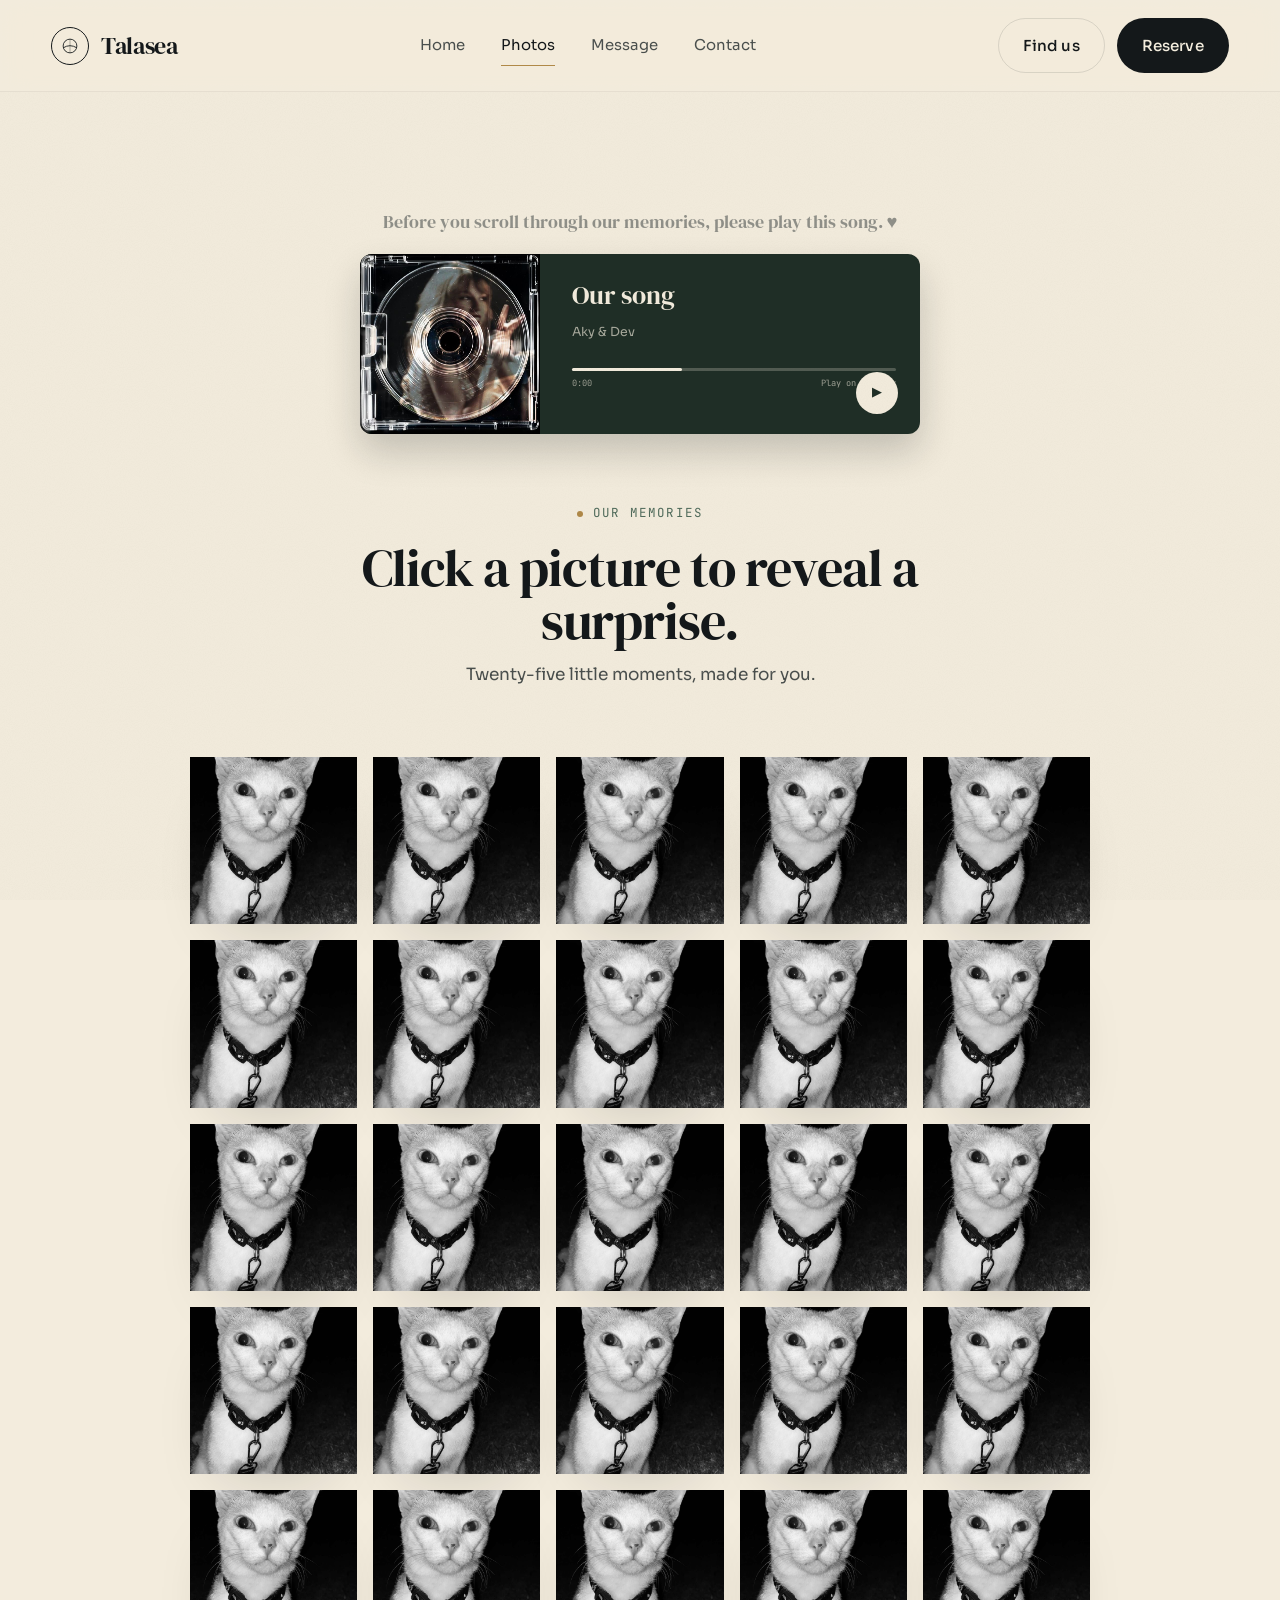
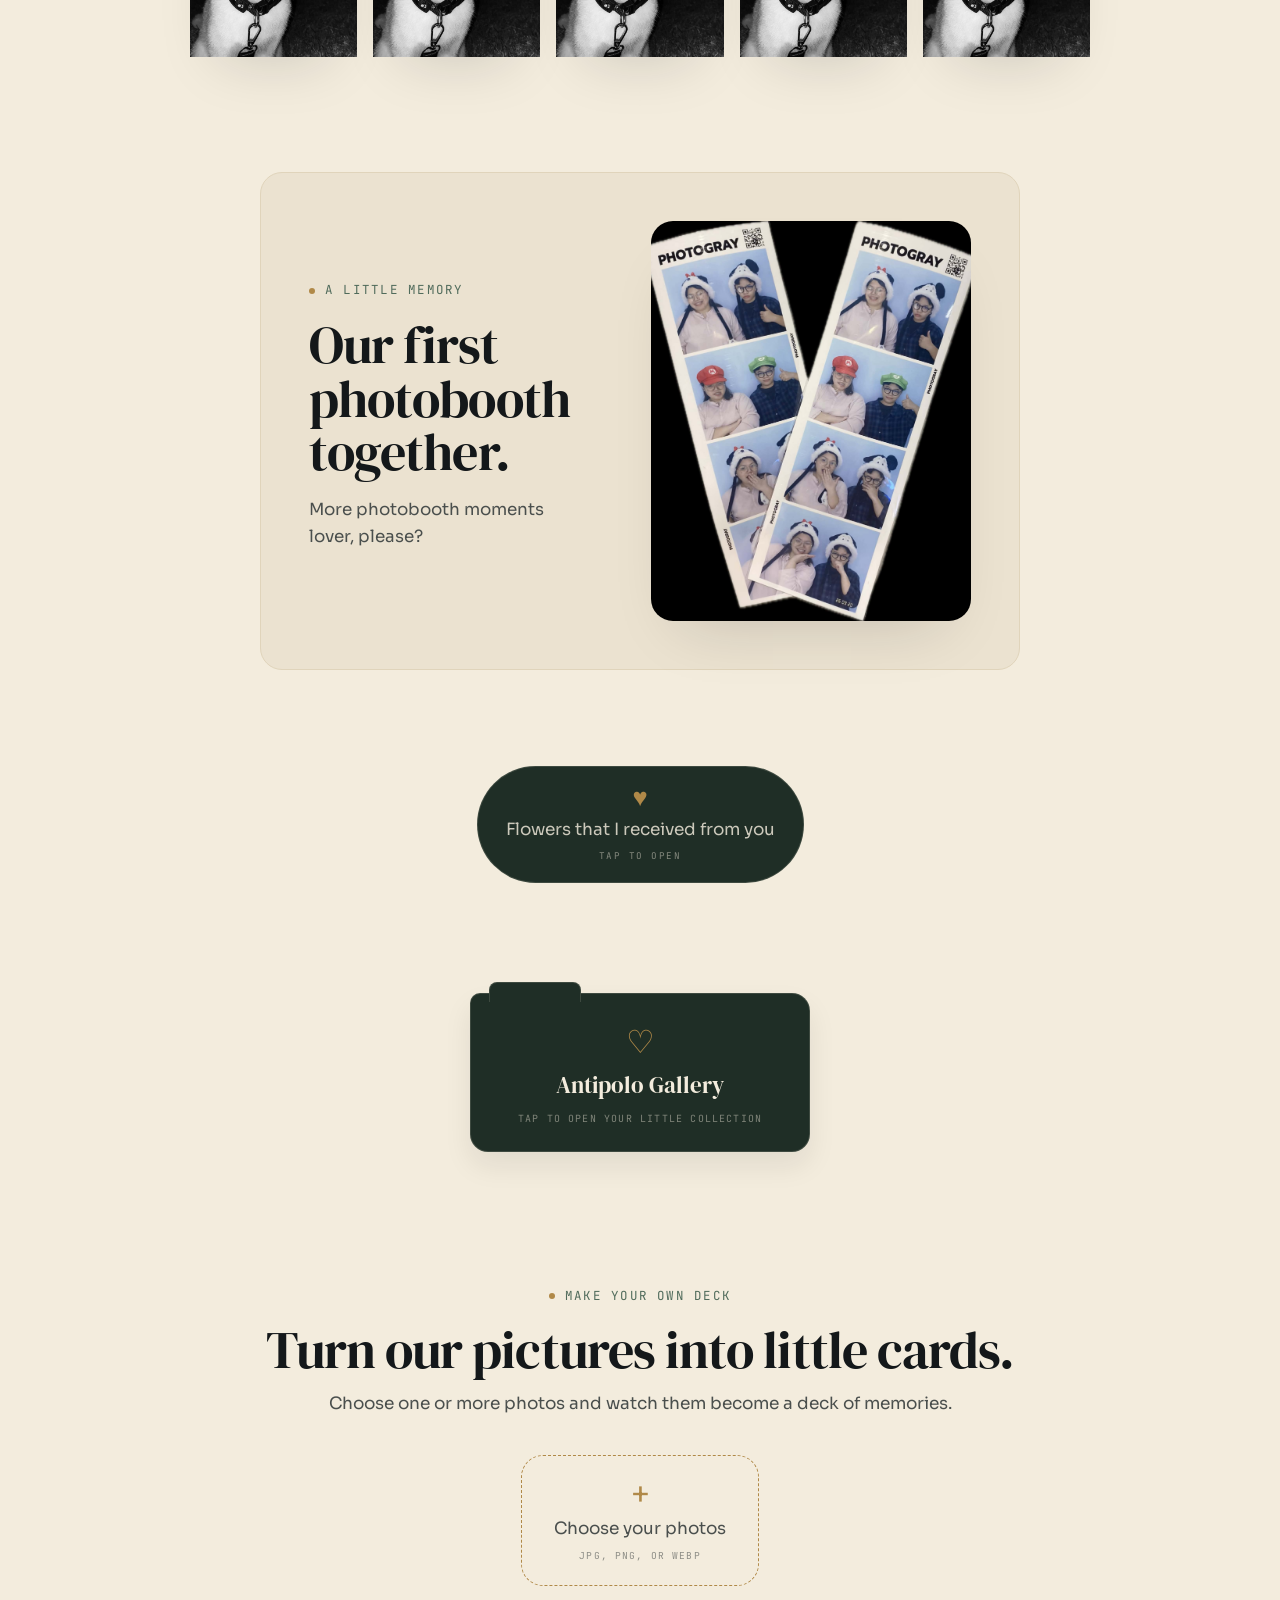
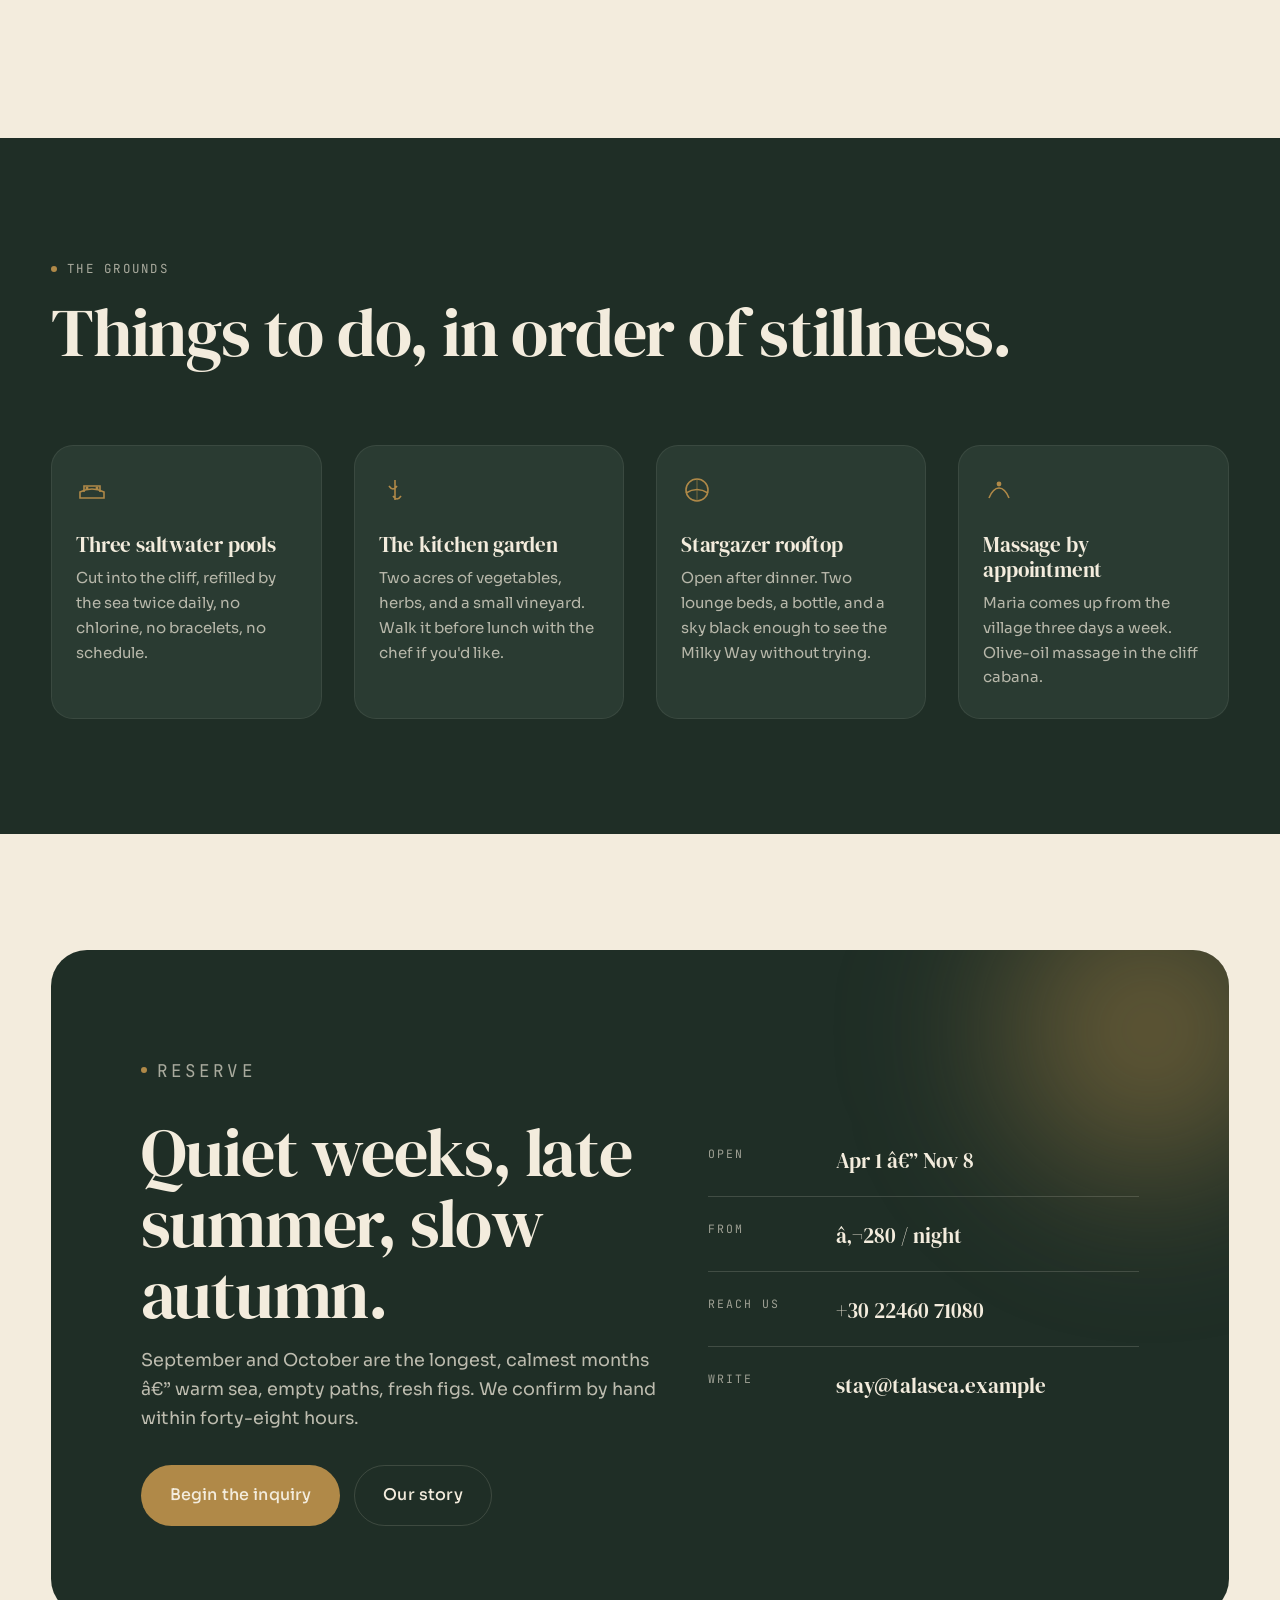
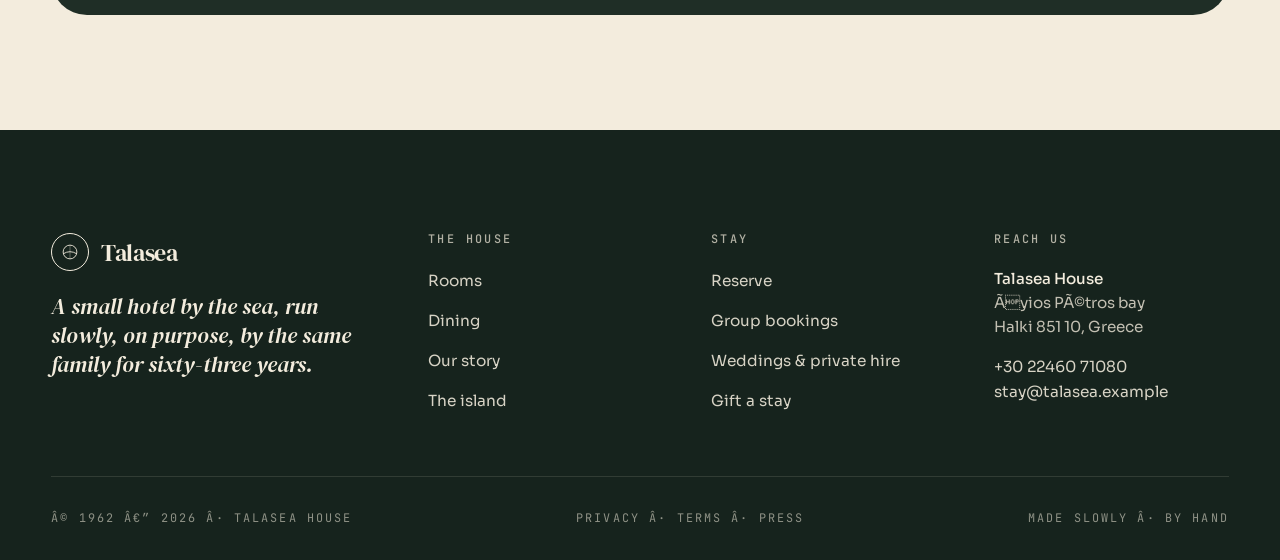
==== our-little-nest.html @ 76c24497 "Personalize romantic memory gallery Co-authored-by: Copilot <223556219+Copilot@users.noreply.github." ====
﻿<!doctype html>
<html lang="en">
<head>
  <meta charset="utf-8" />
  <meta name="viewport" content="width=device-width,initial-scale=1" />
  <meta name="theme-color" content="#1f2e26" />
  <title>Rooms â€” Talasea</title>
  <meta name="description" content="Twenty-four rooms across six categories at Talasea â€” a small boutique hotel by the Aegean. Cliff suites, garden cottages, library rooms." />
  <link rel="preconnect" href="https://fonts.googleapis.com" />
  <link rel="preconnect" href="https://fonts.gstatic.com" crossorigin />
  <link rel="stylesheet" href="https://fonts.googleapis.com/css2?family=DM+Serif+Display:ital@0;1&family=JetBrains+Mono:wght@400;500&family=Sora:wght@300;400;500;600&display=swap" />
  <link rel="stylesheet" href="assets/css/styles.css" />
</head>
<body>
  <div class="grain" aria-hidden="true"></div>

  <header class="site-header">
    <a class="brand" href="index.html" aria-label="Talasea home">
      <span class="brand-mark" aria-hidden="true">
        <svg viewBox="0 0 32 32" width="20" height="20" fill="none">
          <circle cx="16" cy="16" r="11" stroke="currentColor" stroke-width="1.4"/>
          <path d="M5 19 Q16 12 27 19" stroke="currentColor" stroke-width="1.4" fill="none"/>
          <path d="M16 5 L16 27" stroke="currentColor" stroke-width="1" opacity="0.55"/>
        </svg>
      </span>
      <span class="brand-name">Talasea</span>
    </a>
    <nav class="site-nav" aria-label="Main">
      <a href="index.html">Home</a>
      <a href="our-little-nest.html" class="is-active">Photos</a>
      <a href="our-love-story.html">Message</a>
      <a href="love-note.html">Contact</a>
    </nav>
    <div class="header-cta">
      <a class="btn btn-ghost" href="index.html#location">Find us</a>
      <a class="btn btn-solid" href="love-note.html">Reserve</a>
    </div>
    <button class="menu-toggle" aria-label="Open menu" aria-expanded="false" aria-controls="mobileNav">
      <span></span><span></span><span></span>
    </button>
  </header>
  <nav id="mobileNav" class="site-mobile-nav" aria-label="Mobile">
    <a href="index.html">Stay</a>
    <a href="our-little-nest.html">Rooms</a>
    <a href="our-love-story.html">Story</a>
    <a href="love-note.html">Contact</a>
    <a class="btn btn-solid btn-lg" href="love-note.html">Reserve a stay</a>
  </nav>

  <main>
    <!-- <section class="page-head">
      <div class="container">
        <p class="eyebrow"><span class="dot"></span>Twenty-four rooms Â· Six rooms per type Â· No two alike</p>
        <h1>Rooms.</h1>
        <p class="lede">Talasea has six room categories spread across the main house, the garden, and the cliff. Every room faces the sea. None are identical. Each is named, not numbered.</p>
        <div class="meta-row">
          <span><strong>From</strong> â‚¬260</span>
          <span><strong>Min stay</strong> 2 nights Â· 4 in suites</span>
          <span><strong>Open</strong> Apr 1 â€” Nov 8</span>
          <span><strong>Children</strong> Welcome over 8</span>
        </div>
      </div>
    </section> -->

    <section class="catalog memory-collage" aria-labelledby="memoriesTitle">
      <p class="music-note">Before you scroll through our memories, please play this song. <span aria-hidden="true">&hearts;</span></p>
      <a class="music-memory" href="https://open.spotify.com/track/1fzAuUVbzlhZ1lJAx9PtY6?si=7d59131531f743dd" target="_blank" rel="noopener noreferrer">
        <img src="assets/img/PHOTOS_2/taylor_daylight.jpg" alt="A special memory to listen to our song" />
        <span class="music-memory-info">
          <strong>Our song</strong>
          <small>Aky &amp; Dev</small>
          <span class="music-progress"><span></span></span>
          <span class="music-times"><small>0:00</small><small>Play on Spotify</small></span>
        </span>
        <span class="music-play" aria-hidden="true">&#9654;</span>
      </a>
      <div class="memory-collage-head">
        <p class="eyebrow"><span class="dot"></span>Our memories</p>
        <h2 id="memoriesTitle">Click a picture to reveal a surprise.</h2>
        <p>Twenty-five little moments, made for you.</p>
      </div>
      <div class="memory-collage-grid">
          <button class="memory-tile" type="button" aria-label="Reveal memory 1"><span class="memory-tile-inner"><span class="memory-tile-face memory-tile-front"><img src="assets/img/PHOTOS_2/BG.jpg" alt="A display image for memory 1" /></span><span class="memory-tile-face memory-tile-back"><img src="assets/img/home_2.jpg" alt="A surprise memory photo 1" /></span></span></button>
          <button class="memory-tile" type="button" aria-label="Reveal memory 2"><span class="memory-tile-inner"><span class="memory-tile-face memory-tile-front"><img src="assets/img/PHOTOS_2/BG.jpg" alt="A display image for memory 2" /></span><span class="memory-tile-face memory-tile-back"><img src="assets/img/home_3.jpg" alt="A surprise memory photo 2" /></span></span></button>
          <button class="memory-tile" type="button" aria-label="Reveal memory 3"><span class="memory-tile-inner"><span class="memory-tile-face memory-tile-front"><img src="assets/img/PHOTOS_2/BG.jpg" alt="A display image for memory 3" /></span><span class="memory-tile-face memory-tile-back"><img src="assets/img/home_4.jpg" alt="A surprise memory photo 3" /></span></span></button>
          <button class="memory-tile" type="button" aria-label="Reveal memory 4"><span class="memory-tile-inner"><span class="memory-tile-face memory-tile-front"><img src="assets/img/PHOTOS_2/BG.jpg" alt="A display image for memory 4" /></span><span class="memory-tile-face memory-tile-back"><img src="assets/img/home_2.jpg" alt="A surprise memory photo 4" /></span></span></button>
          <button class="memory-tile" type="button" aria-label="Reveal memory 5"><span class="memory-tile-inner"><span class="memory-tile-face memory-tile-front"><img src="assets/img/PHOTOS_2/BG.jpg" alt="A display image for memory 5" /></span><span class="memory-tile-face memory-tile-back"><img src="assets/img/home_3.jpg" alt="A surprise memory photo 5" /></span></span></button>
          <button class="memory-tile" type="button" aria-label="Reveal memory 6"><span class="memory-tile-inner"><span class="memory-tile-face memory-tile-front"><img src="assets/img/PHOTOS_2/BG.jpg" alt="A display image for memory 6" /></span><span class="memory-tile-face memory-tile-back"><img src="assets/img/home_4.jpg" alt="A surprise memory photo 6" /></span></span></button>
          <button class="memory-tile" type="button" aria-label="Reveal memory 7"><span class="memory-tile-inner"><span class="memory-tile-face memory-tile-front"><img src="assets/img/PHOTOS_2/BG.jpg" alt="A display image for memory 7" /></span><span class="memory-tile-face memory-tile-back"><img src="assets/img/home_2.jpg" alt="A surprise memory photo 7" /></span></span></button>
          <button class="memory-tile" type="button" aria-label="Reveal memory 8"><span class="memory-tile-inner"><span class="memory-tile-face memory-tile-front"><img src="assets/img/PHOTOS_2/BG.jpg" alt="A display image for memory 8" /></span><span class="memory-tile-face memory-tile-back"><img src="assets/img/home_3.jpg" alt="A surprise memory photo 8" /></span></span></button>
          <button class="memory-tile" type="button" aria-label="Reveal memory 9"><span class="memory-tile-inner"><span class="memory-tile-face memory-tile-front"><img src="assets/img/PHOTOS_2/BG.jpg" alt="A display image for memory 9" /></span><span class="memory-tile-face memory-tile-back"><img src="assets/img/home_4.jpg" alt="A surprise memory photo 9" /></span></span></button>
          <button class="memory-tile" type="button" aria-label="Reveal memory 10"><span class="memory-tile-inner"><span class="memory-tile-face memory-tile-front"><img src="assets/img/PHOTOS_2/BG.jpg" alt="A display image for memory 10" /></span><span class="memory-tile-face memory-tile-back"><img src="assets/img/home_2.jpg" alt="A surprise memory photo 10" /></span></span></button>
          <button class="memory-tile" type="button" aria-label="Reveal memory 11"><span class="memory-tile-inner"><span class="memory-tile-face memory-tile-front"><img src="assets/img/PHOTOS_2/BG.jpg" alt="A display image for memory 11" /></span><span class="memory-tile-face memory-tile-back"><img src="assets/img/home_3.jpg" alt="A surprise memory photo 11" /></span></span></button>
          <button class="memory-tile" type="button" aria-label="Reveal memory 12"><span class="memory-tile-inner"><span class="memory-tile-face memory-tile-front"><img src="assets/img/PHOTOS_2/BG.jpg" alt="A display image for memory 12" /></span><span class="memory-tile-face memory-tile-back"><img src="assets/img/home_4.jpg" alt="A surprise memory photo 12" /></span></span></button>
          <button class="memory-tile" type="button" aria-label="Reveal memory 13"><span class="memory-tile-inner"><span class="memory-tile-face memory-tile-front"><img src="assets/img/PHOTOS_2/BG.jpg" alt="A display image for memory 13" /></span><span class="memory-tile-face memory-tile-back"><img src="assets/img/home_2.jpg" alt="A surprise memory photo 13" /></span></span></button>
          <button class="memory-tile" type="button" aria-label="Reveal memory 14"><span class="memory-tile-inner"><span class="memory-tile-face memory-tile-front"><img src="assets/img/PHOTOS_2/BG.jpg" alt="A display image for memory 14" /></span><span class="memory-tile-face memory-tile-back"><img src="assets/img/home_3.jpg" alt="A surprise memory photo 14" /></span></span></button>
          <button class="memory-tile" type="button" aria-label="Reveal memory 15"><span class="memory-tile-inner"><span class="memory-tile-face memory-tile-front"><img src="assets/img/PHOTOS_2/BG.jpg" alt="A display image for memory 15" /></span><span class="memory-tile-face memory-tile-back"><img src="assets/img/home_4.jpg" alt="A surprise memory photo 15" /></span></span></button>
          <button class="memory-tile" type="button" aria-label="Reveal memory 16"><span class="memory-tile-inner"><span class="memory-tile-face memory-tile-front"><img src="assets/img/PHOTOS_2/BG.jpg" alt="A display image for memory 16" /></span><span class="memory-tile-face memory-tile-back"><img src="assets/img/home_2.jpg" alt="A surprise memory photo 16" /></span></span></button>
          <button class="memory-tile" type="button" aria-label="Reveal memory 17"><span class="memory-tile-inner"><span class="memory-tile-face memory-tile-front"><img src="assets/img/PHOTOS_2/BG.jpg" alt="A display image for memory 17" /></span><span class="memory-tile-face memory-tile-back"><img src="assets/img/home_3.jpg" alt="A surprise memory photo 17" /></span></span></button>
          <button class="memory-tile" type="button" aria-label="Reveal memory 18"><span class="memory-tile-inner"><span class="memory-tile-face memory-tile-front"><img src="assets/img/PHOTOS_2/BG.jpg" alt="A display image for memory 18" /></span><span class="memory-tile-face memory-tile-back"><img src="assets/img/home_4.jpg" alt="A surprise memory photo 18" /></span></span></button>
          <button class="memory-tile" type="button" aria-label="Reveal memory 19"><span class="memory-tile-inner"><span class="memory-tile-face memory-tile-front"><img src="assets/img/PHOTOS_2/BG.jpg" alt="A display image for memory 19" /></span><span class="memory-tile-face memory-tile-back"><img src="assets/img/home_2.jpg" alt="A surprise memory photo 19" /></span></span></button>
          <button class="memory-tile" type="button" aria-label="Reveal memory 20"><span class="memory-tile-inner"><span class="memory-tile-face memory-tile-front"><img src="assets/img/PHOTOS_2/BG.jpg" alt="A display image for memory 20" /></span><span class="memory-tile-face memory-tile-back"><img src="assets/img/home_3.jpg" alt="A surprise memory photo 20" /></span></span></button>
          <button class="memory-tile" type="button" aria-label="Reveal memory 21"><span class="memory-tile-inner"><span class="memory-tile-face memory-tile-front"><img src="assets/img/PHOTOS_2/BG.jpg" alt="A display image for memory 21" /></span><span class="memory-tile-face memory-tile-back"><img src="assets/img/home_4.jpg" alt="A surprise memory photo 21" /></span></span></button>
          <button class="memory-tile" type="button" aria-label="Reveal memory 22"><span class="memory-tile-inner"><span class="memory-tile-face memory-tile-front"><img src="assets/img/PHOTOS_2/BG.jpg" alt="A display image for memory 22" /></span><span class="memory-tile-face memory-tile-back"><img src="assets/img/home_2.jpg" alt="A surprise memory photo 22" /></span></span></button>
          <button class="memory-tile" type="button" aria-label="Reveal memory 23"><span class="memory-tile-inner"><span class="memory-tile-face memory-tile-front"><img src="assets/img/PHOTOS_2/BG.jpg" alt="A display image for memory 23" /></span><span class="memory-tile-face memory-tile-back"><img src="assets/img/home_3.jpg" alt="A surprise memory photo 23" /></span></span></button>
          <button class="memory-tile" type="button" aria-label="Reveal memory 24"><span class="memory-tile-inner"><span class="memory-tile-face memory-tile-front"><img src="assets/img/PHOTOS_2/BG.jpg" alt="A display image for memory 24" /></span><span class="memory-tile-face memory-tile-back"><img src="assets/img/home_4.jpg" alt="A surprise memory photo 24" /></span></span></button>
          <button class="memory-tile" type="button" aria-label="Reveal memory 25"><span class="memory-tile-inner"><span class="memory-tile-face memory-tile-front"><img src="assets/img/PHOTOS_2/BG.jpg" alt="A display image for memory 25" /></span><span class="memory-tile-face memory-tile-back"><img src="assets/img/home_2.jpg" alt="A surprise memory photo 25" /></span></span></button>
      </div>
      <div class="photobooth-memory">
        <div class="photobooth-message">
          <p class="eyebrow"><span class="dot"></span>A little memory</p>
          <h2>Our first photobooth together.</h2>
          <p>More photobooth moments lover, please?</p>
        </div>
        <img src="assets/img/PHOTOS_2/photobooth.jpg" alt="Our first photobooth together" />
      </div>
      <div class="flower-surprise">
        <div class="flower-trigger" role="button" tabindex="0" aria-expanded="false" aria-controls="flowerGallery">
          <span class="flower-trigger-icon" aria-hidden="true">&hearts;</span>
          <span>Flowers that I received from you</span>
          <span class="flower-trigger-hint">tap to open</span>
        </div>
        <div class="flower-gallery" id="flowerGallery" hidden>
          <img src="assets/img/PHOTOS_2/flower1.jpg" alt="A flower memory" />
          <img src="assets/img/PHOTOS_2/flower2.jpg" alt="A second flower memory" />
          <img src="assets/img/PHOTOS_2/flower3.jpg" alt="A third flower memory" />
          <img src="assets/img/PHOTOS_2/flower%204.jpg" alt="A fourth flower memory" />
        </div>
      </div>
      <div class="memory-folder" role="button" tabindex="0" aria-expanded="false" aria-controls="memoryModal">
        <span class="memory-folder-tab" aria-hidden="true"></span>
        <span class="memory-folder-icon" aria-hidden="true">♡</span>
        <strong>Antipolo Gallery</strong>
        <small>tap to open your little collection</small>
      </div>
      <div class="memory-modal" id="memoryModal" role="dialog" aria-modal="true" aria-labelledby="memoryModalTitle" hidden>
        <div class="memory-modal-backdrop" data-close-memory></div>
        <div class="memory-modal-card">
          <button class="memory-modal-close" type="button" aria-label="Close memories" data-close-memory>&times;</button>
          <p class="eyebrow"><span class="dot"></span>A little surprise</p>
          <h2 id="memoryModalTitle">Antipolo Gallery</h2>
          <div class="memory-modal-gallery" id="memoryModalGallery"></div>
          <p>Every photo holds a little piece of us.</p>
          <button class="memory-song-play" id="memorySongPlay" type="button">Play our song &#9829;</button>
          <p class="memory-song-status" id="memorySongStatus">Our song is ready in the gallery.</p>
          <audio
            class="memory-song"
            id="memorySong"
            title="Antipolo Gallery song"
            controls
            preload="metadata">
            <source src="assets/music/ytmp3free.cc_mac-miller-cinderella-feat-ty-dolla-ign-youtubemp3free.org.mp3" type="audio/mpeg" />
          </audio>
        </div>
      </div>
      <div class="upload-memory" id="uploadMemory">
        <p class="eyebrow"><span class="dot"></span>Make your own deck</p>
        <h2>Turn our pictures into little cards.</h2>
        <p>Choose one or more photos and watch them become a deck of memories.</p>
        <label class="upload-dropzone" for="memoryUpload">
          <span class="upload-icon" aria-hidden="true">+</span>
          <span>Choose your photos</span>
          <small>JPG, PNG, or WebP</small>
        </label>
        <input id="memoryUpload" class="upload-input" type="file" accept="image/*" multiple />
        <div class="uploaded-cards" id="uploadedCards" aria-live="polite"></div>
      </div>
    </section>

    <section class="amenities" aria-labelledby="amenitiesTitle">
      <div class="section-head" style="grid-template-columns: 1fr; max-width: var(--container); margin-inline: auto;">
        <div>
          <p class="eyebrow"><span class="dot"></span>The grounds</p>
          <h2 id="amenitiesTitle">Things to do, in order of stillness.</h2>
        </div>
      </div>
      <div class="amenities-grid">
        <div class="amenity">
          <svg width="32" height="32" viewBox="0 0 32 32" fill="none"><path d="M4 18 Q16 12 28 18 V24 H4 Z" stroke="currentColor" stroke-width="1.6"/><path d="M8 18 V12 H24 V18" stroke="currentColor" stroke-width="1.6" fill="none"/><circle cx="11" cy="14" r="1.5" fill="currentColor"/><circle cx="21" cy="14" r="1.5" fill="currentColor"/></svg>
          <h3>Three saltwater pools</h3>
          <p>Cut into the cliff, refilled by the sea twice daily, no chlorine, no bracelets, no schedule.</p>
        </div>
        <div class="amenity">
          <svg width="32" height="32" viewBox="0 0 32 32" fill="none"><path d="M16 6 V26 M10 12 Q14 18 18 12 M14 22 Q18 28 22 22" stroke="currentColor" stroke-width="1.6" fill="none"/></svg>
          <h3>The kitchen garden</h3>
          <p>Two acres of vegetables, herbs, and a small vineyard. Walk it before lunch with the chef if you'd like.</p>
        </div>
        <div class="amenity">
          <svg width="32" height="32" viewBox="0 0 32 32" fill="none"><circle cx="16" cy="16" r="11" stroke="currentColor" stroke-width="1.6"/><path d="M5 19 Q16 12 27 19" stroke="currentColor" stroke-width="1.6"/><path d="M16 5 V27" stroke="currentColor" stroke-width="1" opacity="0.6"/></svg>
          <h3>Stargazer rooftop</h3>
          <p>Open after dinner. Two lounge beds, a bottle, and a sky black enough to see the Milky Way without trying.</p>
        </div>
        <div class="amenity">
          <svg width="32" height="32" viewBox="0 0 32 32" fill="none"><path d="M6 24 Q10 14 16 14 Q22 14 26 24" stroke="currentColor" stroke-width="1.6" fill="none"/><circle cx="16" cy="10" r="2.4" fill="currentColor"/></svg>
          <h3>Massage by appointment</h3>
          <p>Maria comes up from the village three days a week. Olive-oil massage in the cliff cabana.</p>
        </div>
      </div>
    </section>

    <section class="cta" aria-labelledby="ctaTitle">
      <div class="cta-card reveal">
        <div>
          <p class="eyebrow" style="color: color-mix(in oklab, var(--cream) 65%, transparent);"><span class="dot"></span>Reserve</p>
          <h2 id="ctaTitle">Quiet weeks, late summer, slow autumn.</h2>
          <p>September and October are the longest, calmest months â€” warm sea, empty paths, fresh figs. We confirm by hand within forty-eight hours.</p>
          <div class="cta-actions">
            <a class="btn btn-brass btn-lg" href="love-note.html">Begin the inquiry</a>
            <a class="btn btn-ghost btn-lg on-dark" href="our-love-story.html">Our story</a>
          </div>
        </div>
        <div class="cta-meta">
          <div class="row">
            <span class="label">Open</span>
            <span class="val">Apr 1 â€” Nov 8</span>
          </div>
          <div class="row">
            <span class="label">From</span>
            <span class="val">â‚¬280 / night</span>
          </div>
          <div class="row">
            <span class="label">Reach us</span>
            <span class="val">+30 22460 71080</span>
          </div>
          <div class="row" style="border-bottom: 0;">
            <span class="label">Write</span>
            <span class="val">stay@talasea.example</span>
          </div>
        </div>
      </div>
    </section>
  </main>

  <footer class="site-footer">
    <div class="footer-grid">
      <div class="footer-brand">
        <a class="brand" href="index.html" aria-label="Talasea home">
          <span class="brand-mark" aria-hidden="true">
            <svg viewBox="0 0 32 32" width="20" height="20" fill="none">
              <circle cx="16" cy="16" r="11" stroke="currentColor" stroke-width="1.4"/>
              <path d="M5 19 Q16 12 27 19" stroke="currentColor" stroke-width="1.4" fill="none"/>
              <path d="M16 5 L16 27" stroke="currentColor" stroke-width="1" opacity="0.55"/>
            </svg>
          </span>
          <span class="brand-name">Talasea</span>
        </a>
        <p>A small hotel by the sea, run slowly, on purpose, by the same family for sixty&#8202;-&#8202;three years.</p>
      </div>
      <div class="footer-col">
        <h4>The house</h4>
        <ul>
          <li><a href="our-little-nest.html">Rooms</a></li>
          <li><a href="index.html#dining">Dining</a></li>
          <li><a href="our-love-story.html">Our story</a></li>
          <li><a href="index.html#location">The island</a></li>
        </ul>
      </div>
      <div class="footer-col">
        <h4>Stay</h4>
        <ul>
          <li><a href="love-note.html">Reserve</a></li>
          <li><a href="love-note.html">Group bookings</a></li>
          <li><a href="love-note.html">Weddings &amp; private hire</a></li>
          <li><a href="#">Gift a stay</a></li>
        </ul>
      </div>
      <div class="footer-col">
        <h4>Reach us</h4>
        <address>
          <strong>Talasea House</strong><br/>
          Ãyios PÃ©tros bay<br/>
          Halki 851 10, Greece
        </address>
        <p style="margin-top: 14px; font-size: 0.95rem;">
          <a href="tel:+302246071080">+30 22460 71080</a><br/>
          <a href="mailto:stay@talasea.example">stay@talasea.example</a>
        </p>
      </div>
    </div>
    <div class="footer-bottom">
      <span>Â© 1962 â€” 2026 Â· Talasea House</span>
      <span><a href="#">Privacy</a> Â· <a href="#">Terms</a> Â· <a href="#">Press</a></span>
      <span>Made slowly Â· By hand</span>
    </div>
  </footer>
  <script src="assets/js/main.js" defer></script>
</body>
</html>
---- assets/css/styles.css ----
/* =========================================================
   Talasea — boutique hotel HTML template
   Forest + cream + brass. Editorial cinematic.
   Single-file, tokenised, vanilla CSS.
   ========================================================= */

:root {
  /* palette */
  --forest:        #1f2e26;          /* deep moss / primary surface */
  --forest-deep:   #16231d;          /* deeper shade for footer */
  --forest-soft:   #2a3b32;          /* card surface on dark */
  --cream:         #f3ecdd;          /* paper / page background */
  --cream-soft:    #ebe2d0;          /* secondary surface */
  --bone:          #e0d4bb;          /* divider / hairline */
  --brass:         #b08948;          /* brass accent — CTAs, accents */
  --brass-deep:    #8e6c34;          /* brass hover */
  --ink:           #14181a;          /* near-black text */
  --ink-soft:      #4a4f4d;          /* muted text */
  --moss:          #506b5b;          /* secondary green-grey */

  /* lines & shadows */
  --line:        color-mix(in oklab, var(--ink) 12%, transparent);
  --line-soft:   color-mix(in oklab, var(--ink) 6%, transparent);
  --line-dark:   color-mix(in oklab, var(--cream) 14%, transparent);

  --shadow-card: 0 1px 0 0 color-mix(in oklab, var(--cream) 60%, transparent) inset,
                 0 30px 60px -30px rgba(20,24,26,0.18);
  --shadow-deep: 0 40px 80px -40px rgba(20,24,26,0.45);

  /* radii */
  --r-sm: 6px;
  --r:    12px;
  --r-lg: 22px;
  --r-xl: 36px;

  /* motion */
  --ease:      cubic-bezier(0.2, 0.8, 0.2, 1);
  --ease-out:  cubic-bezier(0.16, 1, 0.3, 1);

  /* layout */
  --container: 1240px;
  --container-narrow: 880px;
  --pad-x: clamp(20px, 4vw, 56px);
  --pad-section: clamp(72px, 9vw, 140px);

  /* typography */
  --display: 'DM Serif Display', 'Cormorant Garamond', Georgia, serif;
  --sans:    'Sora', -apple-system, BlinkMacSystemFont, 'Segoe UI', Roboto, sans-serif;
  --mono:    'JetBrains Mono', ui-monospace, 'SF Mono', Menlo, monospace;

  --t-hero:    clamp(3rem, 1.6rem + 6.4vw, 7.2rem);
  --t-display: clamp(2.4rem, 1.4rem + 3.6vw, 4.6rem);
  --t-h2:      clamp(2rem, 1.3rem + 2.4vw, 3.4rem);
  --t-h3:      clamp(1.3rem, 1.05rem + 0.7vw, 1.65rem);
  --t-eyebrow: 0.78rem;
  --t-body:    clamp(1rem, 0.96rem + 0.18vw, 1.06rem);
  --t-small:   0.86rem;
}

*, *::before, *::after { box-sizing: border-box; }
html { scroll-behavior: smooth; }
@media (prefers-reduced-motion: reduce) { html { scroll-behavior: auto; } }

body {
  margin: 0;
  font-family: var(--sans);
  font-size: var(--t-body);
  line-height: 1.65;
  color: var(--ink);
  background: var(--cream);
  -webkit-font-smoothing: antialiased;
  text-rendering: optimizeLegibility;
  overflow-x: hidden;
}

img { display: block; max-width: 100%; height: auto; }

h1, h2, h3, h4 {
  font-family: var(--display);
  font-weight: 400;
  margin: 0;
  letter-spacing: -0.018em;
  line-height: 1.04;
  color: var(--ink);
}
h1 { font-size: var(--t-display); }
h2 { font-size: var(--t-h2); }
h3 { font-size: var(--t-h3); line-height: 1.2; letter-spacing: -0.01em; }

p { margin: 0 0 1em; color: var(--ink-soft); }
a { color: inherit; text-decoration: none; transition: color 0.25s var(--ease); }

/* ───── grain & atmosphere ───── */
.grain {
  position: fixed; inset: 0; pointer-events: none; z-index: 1;
  opacity: 0.06; mix-blend-mode: multiply;
  background-image: url("data:image/svg+xml;utf8,<svg xmlns='http://www.w3.org/2000/svg' width='160' height='160'><filter id='n'><feTurbulence type='fractalNoise' baseFrequency='0.95' numOctaves='2' stitchTiles='stitch'/><feColorMatrix values='0 0 0 0 0.07  0 0 0 0 0.10  0 0 0 0 0.08  0 0 0 0.55 0'/></filter><rect width='100%25' height='100%25' filter='url(%23n)'/></svg>");
}

/* ───── utilities ───── */
.container { width: min(100% - var(--pad-x) * 2, var(--container)); margin-inline: auto; }
.container-narrow { width: min(100% - var(--pad-x) * 2, var(--container-narrow)); margin-inline: auto; }

.eyebrow {
  display: inline-flex; align-items: center; gap: 10px;
  font-family: var(--mono);
  font-size: var(--t-eyebrow);
  text-transform: uppercase;
  letter-spacing: 0.18em;
  color: var(--moss);
  margin: 0 0 18px;
}
.eyebrow .dot { width: 6px; height: 6px; border-radius: 50%; background: var(--brass); }

.serif-it {
  font-family: var(--display);
  font-style: italic;
  font-weight: 400;
  color: var(--brass);
  letter-spacing: 0;
}

/* ───── buttons ───── */
.btn {
  display: inline-flex; align-items: center; gap: 10px;
  padding: 14px 24px;
  border-radius: 999px;
  font-family: var(--sans);
  font-size: 0.95rem;
  font-weight: 500;
  letter-spacing: 0.01em;
  cursor: pointer;
  transition: transform 0.25s var(--ease), background 0.25s var(--ease), color 0.25s var(--ease), border-color 0.25s var(--ease);
  border: 1px solid transparent;
  white-space: nowrap;
}
.btn-solid {
  background: var(--ink);
  color: var(--cream);
}
.btn-solid:hover { background: var(--brass); color: var(--cream); transform: translateY(-1px); }

.btn-brass {
  background: var(--brass);
  color: var(--cream);
}
.btn-brass:hover { background: var(--brass-deep); transform: translateY(-1px); }

.btn-ghost {
  background: transparent;
  color: var(--ink);
  border-color: var(--line);
}
.btn-ghost:hover { border-color: var(--ink); transform: translateY(-1px); }

.btn-ghost.on-dark { color: var(--cream); border-color: var(--line-dark); }
.btn-ghost.on-dark:hover { border-color: var(--cream); }

.btn-lg { padding: 16px 28px; font-size: 1rem; }

/* ───── header ───── */
.site-header {
  position: sticky; top: 0; z-index: 60;
  display: grid; grid-template-columns: auto 1fr auto;
  align-items: center;
  gap: 32px;
  padding: 18px var(--pad-x);
  background: color-mix(in oklab, var(--cream) 86%, transparent);
  backdrop-filter: saturate(140%) blur(14px);
  -webkit-backdrop-filter: saturate(140%) blur(14px);
  border-bottom: 1px solid var(--line-soft);
}
.brand {
  display: inline-flex; align-items: center; gap: 12px;
  color: var(--ink);
  font-family: var(--display);
  font-size: 1.5rem;
  letter-spacing: -0.015em;
}
.brand:hover { color: var(--brass); }
.brand-mark {
  display: inline-grid; place-items: center;
  width: 38px; height: 38px;
  border-radius: 50%;
  border: 1px solid var(--ink);
  color: var(--ink);
  background: transparent;
  transition: background 0.25s var(--ease), color 0.25s var(--ease);
}
.brand:hover .brand-mark { background: var(--ink); color: var(--cream); }

.site-nav { display: flex; gap: 36px; justify-content: center; }
.site-nav a { color: var(--ink-soft); font-size: 0.93rem; position: relative; padding: 4px 0; }
.site-nav a:hover, .site-nav a.is-active { color: var(--ink); }
.site-nav a::after {
  content: ''; position: absolute; left: 50%; bottom: -4px;
  width: 0; height: 1px; background: var(--brass);
  transition: width 0.3s var(--ease), left 0.3s var(--ease);
}
.site-nav a:hover::after, .site-nav a.is-active::after { width: 100%; left: 0; }

.header-cta { display: flex; gap: 12px; align-items: center; }

.menu-toggle {
  display: none;
  background: transparent;
  border: 1px solid var(--line);
  width: 42px; height: 42px;
  border-radius: 50%;
  padding: 0; cursor: pointer;
  flex-direction: column; justify-content: center; align-items: center; gap: 4px;
}
.menu-toggle span { display: block; width: 16px; height: 1px; background: var(--ink); transition: all 0.3s var(--ease); }
.menu-toggle[aria-expanded="true"] span:nth-child(1) { transform: translateY(5px) rotate(45deg); }
.menu-toggle[aria-expanded="true"] span:nth-child(2) { opacity: 0; }
.menu-toggle[aria-expanded="true"] span:nth-child(3) { transform: translateY(-5px) rotate(-45deg); }

.site-mobile-nav {
  display: none;
  position: fixed; inset: 76px 0 auto 0; z-index: 55;
  flex-direction: column; gap: 4px;
  padding: 24px var(--pad-x) 32px;
  background: var(--cream);
  border-bottom: 1px solid var(--line);
}
.site-mobile-nav a {
  font-family: var(--display);
  font-size: 1.6rem;
  padding: 10px 0;
  color: var(--ink);
  border-bottom: 1px solid var(--line-soft);
}
.site-mobile-nav a.btn { font-family: var(--sans); font-size: 1rem; border-bottom: 0; align-self: flex-start; margin-top: 14px; }
.site-mobile-nav.is-open { display: flex; }

/* ───── hero ───── */
.hero {
  position: relative;
  padding: clamp(48px, 7vw, 96px) var(--pad-x) clamp(64px, 9vw, 120px);
}
.hero-grid {
  width: min(100% - var(--pad-x) * 0, var(--container));
  margin-inline: auto;
  display: grid;
  grid-template-columns: 1.05fr 0.95fr;
  gap: clamp(32px, 5vw, 80px);
  align-items: end;
}
.hero-copy { padding-block: 16px; }
.hero-title {
  font-size: var(--t-hero);
  letter-spacing: -0.022em;
  line-height: 0.98;
  margin: 18px 0 28px;
}
.hero-title em {
  font-style: italic;
  color: var(--brass);
  font-weight: 400;
}
.hero-sub {
  font-size: 1.15rem;
  color: var(--ink-soft);
  max-width: 46ch;
  margin: 0 0 36px;
  line-height: 1.55;
}
.hero-actions { display: flex; gap: 14px; flex-wrap: wrap; }

.hero-stats {
  display: grid; grid-template-columns: repeat(3, 1fr);
  gap: 12px;
  margin-top: 56px;
  padding-top: 32px;
  border-top: 1px solid var(--line);
}
.hero-stats li { list-style: none; }
.hero-stats strong {
  display: block;
  font-family: var(--display);
  font-size: clamp(1.6rem, 1rem + 1.6vw, 2.4rem);
  letter-spacing: -0.01em;
  color: var(--ink);
}
.hero-stats span {
  font-size: 0.82rem;
  text-transform: uppercase;
  letter-spacing: 0.16em;
  color: var(--moss);
}

.hero-visual {
  position: relative;
  aspect-ratio: 4 / 5;
  border-radius: var(--r-lg);
  overflow: hidden;
  box-shadow: var(--shadow-deep);
}
.hero-visual img { width: 100%; height: 100%; object-fit: cover; }
.hero-visual::after {
  content: '';
  position: absolute; inset: 0;
  background: linear-gradient(180deg, transparent 60%, rgba(20,24,26,0.45) 100%);
  pointer-events: none;
}
.hero-tag {
  position: absolute;
  left: 24px; bottom: 24px;
  display: inline-flex; gap: 12px; align-items: center;
  padding: 12px 18px;
  background: color-mix(in oklab, var(--cream) 88%, transparent);
  backdrop-filter: blur(10px);
  -webkit-backdrop-filter: blur(10px);
  border-radius: 999px;
  font-family: var(--mono);
  font-size: var(--t-eyebrow);
  letter-spacing: 0.16em;
  text-transform: uppercase;
  color: var(--ink);
  z-index: 2;
}
.hero-tag .pill { width: 6px; height: 6px; border-radius: 50%; background: var(--brass); }

.hero-meta {
  position: absolute;
  right: 24px; top: 24px;
  text-align: right;
  font-family: var(--mono);
  font-size: var(--t-eyebrow);
  letter-spacing: 0.18em;
  text-transform: uppercase;
  color: var(--cream);
  z-index: 2;
}
.hero-meta span { display: block; opacity: 0.7; margin-bottom: 4px; }
.hero-meta strong { font-weight: 500; letter-spacing: 0.04em; font-size: 0.95rem; text-transform: none; }

/* ───── marquee ───── */
.marquee {
  background: var(--forest);
  color: var(--cream);
  padding: 22px 0;
  overflow: hidden;
  border-block: 1px solid color-mix(in oklab, var(--cream) 8%, transparent);
}
.marquee-track {
  display: flex; gap: 56px;
  white-space: nowrap;
  animation: marquee 32s linear infinite;
  font-family: var(--display);
  font-size: clamp(1.6rem, 1rem + 1.4vw, 2.2rem);
  letter-spacing: -0.01em;
}
.marquee-track span { display: inline-flex; align-items: center; gap: 56px; }
.marquee-track .star { color: var(--brass); font-style: normal; }
@keyframes marquee {
  to { transform: translateX(-50%); }
}
@media (prefers-reduced-motion: reduce) { .marquee-track { animation: none; } }

/* ───── intro section ───── */
.intro {
  padding: var(--pad-section) var(--pad-x);
}
.intro-grid {
  width: min(100% - 0, var(--container));
  margin-inline: auto;
  display: grid;
  grid-template-columns: 0.9fr 1.1fr;
  gap: clamp(32px, 6vw, 96px);
  align-items: start;
}
.intro-eyebrow { color: var(--moss); }
.intro-title {
  font-size: var(--t-display);
  line-height: 1.04;
}
.memory-slideshow {
  position: relative;
}
.memory-slides {
  position: relative;
  width: 100%;
  min-height: 420px;
  aspect-ratio: 4 / 5;
  overflow: hidden;
  border-radius: var(--r-lg);
  background: var(--forest-soft);
  box-shadow: var(--shadow-card);
}
.memory-slide {
  position: absolute;
  inset: 0;
  display: block;
  margin: 0;
  opacity: 0;
  visibility: hidden;
  pointer-events: none;
  transition: opacity 0.6s var(--ease);
}
.memory-slide.is-active {
  opacity: 1;
  visibility: visible;
  pointer-events: auto;
}
.memory-slide img {
  width: 100%;
  height: 100%;
  object-fit: cover;
}
.memory-slide figcaption {
  position: absolute;
  right: 20px;
  bottom: 18px;
  left: 20px;
  color: var(--cream);
  font-family: var(--display);
  font-size: 1.25rem;
  text-shadow: 0 2px 14px rgba(0, 0, 0, 0.5);
}
.memory-controls {
  display: flex;
  align-items: center;
  justify-content: space-between;
  gap: 18px;
  margin-top: 18px;
}
.memory-button,
.memory-dot {
  border: 0;
  cursor: pointer;
}
.memory-button {
  width: 40px;
  height: 40px;
  border: 1px solid var(--bone);
  border-radius: 50%;
  color: var(--ink);
  background: transparent;
  font-size: 1.1rem;
}
.memory-button:hover,
.memory-button:focus-visible {
  color: var(--cream);
  background: var(--forest);
}
.memory-dots {
  display: flex;
  align-items: center;
  gap: 8px;
}
.memory-dot {
  width: 8px;
  height: 8px;
  padding: 0;
  border-radius: 50%;
  background: var(--bone);
}
.memory-dot.is-active {
  background: var(--brass);
  transform: scale(1.35);
}
.memory-button:focus-visible,
.memory-dot:focus-visible {
  outline: 2px solid var(--brass);
  outline-offset: 3px;
}
.intro-body {
  display: flex; flex-direction: column; gap: 18px;
  font-size: 1.1rem;
  color: var(--ink-soft);
  line-height: 1.7;
}
.love-letter {
  font-family: var(--display);
  font-size: clamp(1.15rem, 1.05rem + 0.3vw, 1.35rem);
  line-height: 1.6;
}
.love-letter p { color: var(--ink-soft); }
.love-letter-action {
  display: flex;
  justify-content: flex-end;
  margin-top: 4px;
}
.love-letter-button {
  justify-content: center;
  min-width: 108px;
  padding: 10px 18px;
  font-size: 0.85rem;
  opacity: 0.62;
}
.love-letter-button:hover,
.love-letter-button:focus-visible {
  opacity: 1;
}
.intro-body p:first-of-type::first-letter {
  font-family: var(--display);
  font-size: 4em;
  float: left;
  line-height: 0.9;
  padding-right: 14px;
  color: var(--ink);
}

.intro-foot {
  margin-top: 28px;
  padding-top: 28px;
  border-top: 1px solid var(--line);
  display: flex; justify-content: space-between; gap: 24px; flex-wrap: wrap;
  font-family: var(--mono);
  font-size: var(--t-small);
  text-transform: uppercase;
  letter-spacing: 0.14em;
  color: var(--moss);
}
.intro-foot strong { color: var(--ink); font-weight: 500; }

/* ───── rooms ───── */
.rooms {
  padding: 0 var(--pad-x) var(--pad-section);
}
.section-head {
  width: min(100%, var(--container));
  margin: 0 auto clamp(40px, 6vw, 80px);
  display: grid;
  grid-template-columns: 0.9fr 1.1fr;
  gap: 32px;
  align-items: end;
}
.section-head h2 {
  font-size: var(--t-display);
}
.section-head .lede {
  font-size: 1.1rem;
  color: var(--ink-soft);
  max-width: 56ch;
}
.section-head a.cta-link {
  color: var(--ink);
  font-family: var(--mono);
  text-transform: uppercase;
  font-size: var(--t-small);
  letter-spacing: 0.18em;
  border-bottom: 1px solid var(--ink);
  padding-bottom: 4px;
  align-self: end;
  justify-self: end;
}
.section-head a.cta-link:hover { color: var(--brass); border-color: var(--brass); }

.rooms-grid {
  width: min(100%, var(--container));
  margin-inline: auto;
  display: grid;
  grid-template-columns: repeat(12, 1fr);
  gap: clamp(20px, 2.5vw, 32px);
}
.room-card { grid-column: span 6; }
.room-card.tall { grid-column: span 6; grid-row: span 2; }
.room-card.wide { grid-column: span 12; }

.room-card-fig {
  position: relative;
  aspect-ratio: 4 / 5;
  border-radius: var(--r-lg);
  overflow: hidden;
  background: var(--cream-soft);
}
.room-card.wide .room-card-fig { aspect-ratio: 16 / 9; }
.room-card-fig img {
  width: 100%; height: 100%; object-fit: cover;
  transition: transform 0.8s var(--ease);
}
.room-card:hover .room-card-fig img { transform: scale(1.04); }

.room-card-fig::after {
  content: '';
  position: absolute; inset: 0;
  background: linear-gradient(180deg, transparent 55%, rgba(20,24,26,0.5) 100%);
  pointer-events: none;
}

.room-card-meta {
  position: absolute;
  inset: auto 20px 20px 20px;
  z-index: 2;
  color: var(--cream);
  display: flex; justify-content: space-between; align-items: end; gap: 16px;
}
.room-card-meta .num {
  font-family: var(--mono);
  font-size: var(--t-eyebrow);
  letter-spacing: 0.2em;
  text-transform: uppercase;
  opacity: 0.85;
}
.room-card-meta .price {
  font-family: var(--display);
  font-size: 1.4rem;
}
.room-card-meta .price small {
  font-family: var(--mono);
  font-size: 0.7rem;
  letter-spacing: 0.16em;
  text-transform: uppercase;
  opacity: 0.75;
  margin-left: 6px;
}

.room-card-body { padding: 20px 4px 0; display: flex; gap: 24px; align-items: start; justify-content: space-between; }
.room-card-body h3 { font-size: 1.7rem; }
.room-card-body p { color: var(--ink-soft); font-size: 0.98rem; max-width: 36ch; margin: 4px 0 0; }
.room-card-body .arrow {
  width: 44px; height: 44px;
  border-radius: 50%;
  border: 1px solid var(--line);
  display: inline-grid; place-items: center;
  flex-shrink: 0;
  transition: background 0.25s var(--ease), color 0.25s var(--ease), border-color 0.25s var(--ease);
}
.room-card:hover .room-card-body .arrow {
  background: var(--ink); color: var(--cream); border-color: var(--ink);
}

/* ───── feature band: dining ───── */
.dining {
  background: var(--forest);
  color: var(--cream);
  padding: var(--pad-section) var(--pad-x);
  position: relative;
  overflow: hidden;
}
.dining h2, .dining h3 { color: var(--cream); }
.dining p { color: color-mix(in oklab, var(--cream) 75%, transparent); }
.dining .eyebrow { color: color-mix(in oklab, var(--cream) 65%, transparent); }
.dining .eyebrow .dot { background: var(--brass); }

.dining-grid {
  width: min(100%, var(--container));
  margin-inline: auto;
  display: grid;
  grid-template-columns: 1fr 1fr;
  gap: clamp(40px, 6vw, 96px);
  align-items: center;
}
.dining-fig {
  aspect-ratio: 5 / 6;
  border-radius: var(--r-lg);
  overflow: hidden;
}
.dining-fig img { width: 100%; height: 100%; object-fit: cover; }
.dining-title { font-size: var(--t-display); margin-bottom: 28px; }
.dining-body { font-size: 1.08rem; line-height: 1.7; max-width: 50ch; }

.dining-list {
  margin: 36px 0 36px;
  padding: 0;
  list-style: none;
  display: grid;
  gap: 18px;
}
.dining-list li {
  display: grid;
  grid-template-columns: 24px 1fr auto;
  gap: 18px;
  align-items: baseline;
  padding-bottom: 18px;
  border-bottom: 1px solid color-mix(in oklab, var(--cream) 14%, transparent);
}
.dining-list .num {
  font-family: var(--mono);
  font-size: 0.78rem;
  letter-spacing: 0.18em;
  color: var(--brass);
}
.dining-list h4 {
  font-family: var(--display);
  font-weight: 400;
  font-size: 1.4rem;
  color: var(--cream);
  margin: 0 0 4px;
}
.dining-list p { font-size: 0.94rem; margin: 0; color: color-mix(in oklab, var(--cream) 70%, transparent); }
.dining-list .meta {
  font-family: var(--mono);
  font-size: 0.78rem;
  letter-spacing: 0.16em;
  text-transform: uppercase;
  color: color-mix(in oklab, var(--cream) 60%, transparent);
  white-space: nowrap;
}

/* ───── location band ───── */
.location {
  padding: var(--pad-section) var(--pad-x);
}
.location-grid {
  width: min(100%, var(--container));
  margin-inline: auto;
  display: grid;
  grid-template-columns: 1.05fr 0.95fr;
  gap: clamp(40px, 6vw, 96px);
  align-items: stretch;
}
.location-fig {
  aspect-ratio: 4 / 5;
  border-radius: var(--r-lg);
  overflow: hidden;
  position: relative;
}
.location-fig img { width: 100%; height: 100%; object-fit: cover; }

.location-list { list-style: none; padding: 0; margin: 32px 0 0; display: grid; gap: 22px; }
.location-list li {
  display: grid;
  grid-template-columns: 90px 1fr;
  gap: 22px;
  align-items: baseline;
  padding-bottom: 22px;
  border-bottom: 1px solid var(--line);
}
.location-list .km {
  font-family: var(--display);
  font-size: 1.6rem;
  color: var(--ink);
  line-height: 1;
}
.location-list .km small { font-family: var(--mono); font-size: 0.66rem; letter-spacing: 0.16em; text-transform: uppercase; color: var(--moss); display: block; margin-top: 6px; }
.location-list h4 { font-family: var(--display); font-weight: 400; font-size: 1.3rem; margin: 0 0 4px; }
.location-list p { font-size: 0.95rem; margin: 0; color: var(--ink-soft); }

/* ───── voices / testimonials ───── */
.voices {
  padding: var(--pad-section) var(--pad-x);
  background: var(--cream-soft);
  border-block: 1px solid var(--bone);
}
.voices-list {
  width: min(100%, var(--container));
  margin-inline: auto;
  display: grid;
  grid-template-columns: repeat(3, 1fr);
  gap: clamp(24px, 3vw, 36px);
}
.voice {
  background: var(--cream);
  padding: 32px;
  border-radius: var(--r-lg);
  border: 1px solid var(--line-soft);
  display: flex; flex-direction: column;
  position: relative;
}
.voice .qt {
  font-family: var(--display);
  font-size: 4.5rem;
  line-height: 0.6;
  color: var(--brass);
  height: 24px;
}
.voice blockquote {
  font-family: var(--display);
  font-size: 1.3rem;
  line-height: 1.35;
  color: var(--ink);
  margin: 18px 0 28px;
  flex: 1;
}
.voice cite {
  display: flex; align-items: center; gap: 14px;
  font-style: normal;
  border-top: 1px solid var(--line-soft);
  padding-top: 16px;
}
.voice cite .av {
  width: 42px; height: 42px;
  border-radius: 50%;
  background: var(--bone);
  flex-shrink: 0;
  overflow: hidden;
}
.voice cite .av img { width: 100%; height: 100%; object-fit: cover; }
.voice cite span { font-family: var(--sans); font-size: 0.95rem; color: var(--ink); }
.voice cite small { display: block; font-family: var(--mono); font-size: 0.72rem; letter-spacing: 0.16em; text-transform: uppercase; color: var(--moss); margin-top: 2px; }

/* ───── press strip ───── */
.press {
  padding: 56px var(--pad-x);
  border-bottom: 1px solid var(--line);
}
.press-list {
  width: min(100%, var(--container));
  margin-inline: auto;
  list-style: none; padding: 0;
  display: grid; grid-template-columns: repeat(5, 1fr);
  gap: 24px;
  align-items: center;
}
.press-list li {
  font-family: var(--display);
  font-size: 1.3rem;
  letter-spacing: -0.01em;
  color: var(--moss);
  text-align: center;
  font-style: italic;
  opacity: 0.85;
}
.press-list li.upper { font-family: var(--sans); font-style: normal; text-transform: uppercase; letter-spacing: 0.24em; font-size: 0.82rem; font-weight: 500; }

/* ───── cta band ───── */
.cta {
  padding: var(--pad-section) var(--pad-x);
}
.cta-card {
  width: min(100%, var(--container));
  margin-inline: auto;
  background: var(--forest);
  color: var(--cream);
  padding: clamp(48px, 7vw, 96px);
  border-radius: var(--r-xl);
  display: grid;
  grid-template-columns: 1.1fr 0.9fr;
  gap: 40px;
  align-items: center;
  position: relative;
  overflow: hidden;
}
.cta-card::before {
  content: '';
  position: absolute; right: -160px; top: -160px;
  width: 480px; height: 480px;
  border-radius: 50%;
  background: radial-gradient(circle, color-mix(in oklab, var(--brass) 60%, transparent) 0%, transparent 65%);
  pointer-events: none;
  filter: blur(60px);
}
.cta-card h2 { color: var(--cream); font-size: var(--t-display); }
.cta-card p { color: color-mix(in oklab, var(--cream) 75%, transparent); font-size: 1.1rem; max-width: 44ch; margin: 16px 0 32px; }
.cta-card .btn-brass { background: var(--brass); color: var(--cream); }
.cta-card .btn-brass:hover { background: var(--cream); color: var(--ink); }
.cta-actions { display: flex; gap: 14px; flex-wrap: wrap; }
.cta-meta {
  display: grid;
  gap: 22px;
  position: relative; z-index: 1;
}
.cta-meta .row {
  display: grid; grid-template-columns: 110px 1fr;
  gap: 18px;
  padding-bottom: 18px;
  border-bottom: 1px solid color-mix(in oklab, var(--cream) 16%, transparent);
}
.cta-meta .label {
  font-family: var(--mono);
  font-size: 0.72rem;
  letter-spacing: 0.18em;
  text-transform: uppercase;
  color: color-mix(in oklab, var(--cream) 60%, transparent);
}
.cta-meta .val {
  font-family: var(--display);
  font-size: 1.3rem;
  color: var(--cream);
}

/* ───── footer ───── */
.site-footer {
  background: var(--forest-deep);
  color: color-mix(in oklab, var(--cream) 80%, transparent);
  padding: clamp(64px, 8vw, 120px) var(--pad-x) 32px;
}
.site-footer h4 { color: var(--cream); }
.footer-grid {
  width: min(100%, var(--container));
  margin-inline: auto;
  display: grid;
  grid-template-columns: 1.4fr 1fr 1fr 1fr;
  gap: 48px;
  padding-bottom: 56px;
  border-bottom: 1px solid color-mix(in oklab, var(--cream) 12%, transparent);
}
.footer-brand .brand { color: var(--cream); }
.footer-brand .brand-mark { border-color: var(--cream); color: var(--cream); }
.footer-brand p {
  margin-top: 20px;
  font-family: var(--display);
  font-style: italic;
  font-size: 1.4rem;
  line-height: 1.3;
  color: var(--cream);
  max-width: 28ch;
}
.footer-col h4 {
  font-family: var(--mono);
  font-size: 0.74rem;
  letter-spacing: 0.2em;
  text-transform: uppercase;
  font-weight: 500;
  margin-bottom: 22px;
  color: color-mix(in oklab, var(--cream) 70%, transparent);
}
.footer-col ul { list-style: none; padding: 0; margin: 0; display: grid; gap: 12px; }
.footer-col a { color: color-mix(in oklab, var(--cream) 88%, transparent); font-size: 0.96rem; }
.footer-col a:hover { color: var(--brass); }
.footer-col address { font-style: normal; line-height: 1.6; font-size: 0.95rem; color: color-mix(in oklab, var(--cream) 78%, transparent); }
.footer-col address strong { color: var(--cream); font-weight: 500; }

.footer-bottom {
  width: min(100%, var(--container));
  margin-inline: auto;
  margin-top: 32px;
  display: flex; justify-content: space-between; gap: 24px; flex-wrap: wrap;
  font-family: var(--mono);
  font-size: 0.74rem;
  letter-spacing: 0.18em;
  text-transform: uppercase;
  color: color-mix(in oklab, var(--cream) 55%, transparent);
}
.footer-bottom a:hover { color: var(--brass); }

/* ───── reveals ───── */
.reveal {
  opacity: 0;
  transform: translateY(18px);
  transition: opacity 0.9s var(--ease-out), transform 0.9s var(--ease-out);
  will-change: opacity, transform;
}
.reveal.in { opacity: 1; transform: none; }
@media (prefers-reduced-motion: reduce) {
  .reveal { opacity: 1; transform: none; transition: none; }
}

/* ───── inner page heads ───── */
.page-head {
  padding: clamp(40px, 6vw, 96px) var(--pad-x) clamp(40px, 6vw, 80px);
  border-bottom: 1px solid var(--line);
}
.page-head .container {
  display: grid;
  grid-template-columns: 1fr;
  gap: 24px;
}
.page-head h1 { font-size: var(--t-hero); line-height: 0.98; letter-spacing: -0.022em; }
.page-head .lede { font-size: 1.2rem; color: var(--ink-soft); max-width: 60ch; }
.page-head .meta-row {
  margin-top: 18px;
  display: flex; gap: 36px; flex-wrap: wrap;
  font-family: var(--mono);
  font-size: 0.78rem;
  letter-spacing: 0.18em;
  text-transform: uppercase;
  color: var(--moss);
}
.page-head .meta-row strong { color: var(--ink); font-weight: 500; }

/* ───── rooms catalog (our-little-nest.html) ───── */
.catalog {
  padding: var(--pad-section) var(--pad-x);
}
.memory-collage {
  display: flex;
  flex-direction: column;
  align-items: center;
}
.memory-collage-head {
  max-width: 620px;
  margin: 0 auto clamp(28px, 4vw, 52px);
  text-align: center;
}
.memory-collage-head h2 {
  margin-bottom: 12px;
}
.memory-collage-head p:last-child {
  color: var(--ink-soft);
}
.music-note {
  margin: 0 auto 16px;
  color: var(--ink-soft);
  font-family: var(--display);
  font-size: 1.15rem;
  opacity: 0.58;
  text-align: center;
}
.memory-collage-grid {
  width: min(100%, 900px);
  display: grid;
  grid-template-columns: repeat(5, 1fr);
  grid-template-rows: repeat(5, 1fr);
  gap: clamp(8px, 1.4vw, 16px);
  margin-bottom: clamp(64px, 9vw, 120px);
  margin-inline: auto;
}
.memory-tile {
  position: relative;
  aspect-ratio: 1;
  padding: 0;
  border: 0;
  border-radius: var(--r);
  background: transparent;
  cursor: pointer;
  perspective: 900px;
}
.memory-tile-inner {
  position: absolute;
  inset: 0;
  display: block;
  transform-style: preserve-3d;
  transition: transform 0.7s var(--ease);
}
.memory-tile.is-revealed .memory-tile-inner {
  transform: rotateY(180deg);
}
.memory-tile-face {
  position: absolute;
  inset: 0;
  display: block;
  overflow: hidden;
  border-radius: inherit;
  backface-visibility: hidden;
  box-shadow: var(--shadow-card);
}
.memory-tile-face img {
  width: 100%;
  height: 100%;
  object-fit: cover;
}
.memory-tile-back {
  transform: rotateY(180deg);
}
.memory-tile:focus-visible {
  outline: 2px solid var(--brass);
  outline-offset: 4px;
}
.music-memory {
  position: relative;
  display: block;
  width: min(100%, 560px);
  min-height: 180px;
  margin: 0 auto clamp(36px, 5vw, 64px);
  padding: 20px 24px 20px 212px;
  border-radius: var(--r);
  color: var(--cream);
  background: var(--forest);
  overflow: hidden;
  box-shadow: 0 18px 36px rgba(20, 24, 26, 0.2);
}
.music-memory img {
  position: absolute;
  inset: 0 auto 0 0;
  width: 180px;
  height: 180px;
  object-fit: cover;
  transition: transform 0.5s var(--ease), filter 0.5s var(--ease);
}
.music-memory-info {
  display: flex;
  flex-direction: column;
  gap: 5px;
}
.music-memory-info strong {
  font-family: var(--display);
  font-size: 1.65rem;
  font-weight: 400;
}
.music-memory-info > small {
  color: color-mix(in oklab, var(--cream) 65%, transparent);
  font-family: var(--sans);
  font-size: 0.78rem;
}
.music-progress {
  display: block;
  height: 3px;
  margin-top: 20px;
  border-radius: 999px;
  background: color-mix(in oklab, var(--cream) 24%, transparent);
}
.music-progress span {
  display: block;
  width: 34%;
  height: 100%;
  border-radius: inherit;
  background: var(--cream);
}
.music-times {
  display: flex;
  justify-content: space-between;
  color: color-mix(in oklab, var(--cream) 60%, transparent);
  font-family: var(--mono);
  font-size: 0.65rem;
}
.music-play {
  position: absolute;
  right: 22px;
  bottom: 20px;
  display: grid;
  width: 42px;
  height: 42px;
  place-items: center;
  border-radius: 50%;
  color: var(--forest);
  background: var(--cream);
  font-size: 0.8rem;
  transition: transform 0.25s var(--ease);
}
.music-memory:hover img,
.music-memory:focus-visible img {
  filter: brightness(1.08);
  transform: scale(1.04);
}
.music-memory:focus-visible {
  outline: 2px solid var(--brass);
  outline-offset: 4px;
}
.photobooth-memory {
  display: grid;
  grid-template-columns: 1fr minmax(220px, 320px);
  align-items: center;
  gap: clamp(24px, 5vw, 72px);
  width: min(100%, 760px);
  margin: 0 auto clamp(56px, 8vw, 96px);
  padding: clamp(24px, 4vw, 48px);
  border: 1px solid var(--bone);
  border-radius: var(--r-lg);
  background: var(--cream-soft);
}
.photobooth-message h2 {
  max-width: 13ch;
  margin-bottom: 16px;
}
.photobooth-message > p:last-child {
  max-width: 34ch;
  color: var(--ink-soft);
  font-size: 1.05rem;
}
.photobooth-memory > img {
  width: 100%;
  aspect-ratio: 4 / 5;
  object-fit: cover;
  border-radius: var(--r-lg);
  box-shadow: var(--shadow-card);
}
.flower-surprise {
  width: min(100%, 900px);
  margin: 0 auto;
  text-align: center;
}
.flower-trigger {
  position: relative;
  display: inline-flex;
  flex-direction: column;
  align-items: center;
  gap: 5px;
  min-width: 220px;
  padding: 18px 28px;
  border: 1px solid var(--line-dark);
  border-radius: 999px;
  color: color-mix(in oklab, var(--cream) 82%, transparent);
  background: var(--forest);
  cursor: pointer;
  animation: flower-pulse 2.4s ease-in-out infinite;
  transition: color 0.3s var(--ease), border-color 0.3s var(--ease), transform 0.3s var(--ease);
}
.flower-trigger:hover,
.flower-trigger:focus-visible {
  color: var(--cream);
  border-color: var(--brass);
  background: var(--forest-soft);
  outline: none;
  transform: translateY(-3px);
}
.flower-trigger-icon {
  color: var(--brass);
  font-size: 1.6rem;
  line-height: 1;
  animation: flower-heart 1.8s ease-in-out infinite;
}
.flower-trigger-hint {
  font-family: var(--mono);
  font-size: 0.58rem;
  letter-spacing: 0.16em;
  text-transform: uppercase;
  opacity: 0.58;
}
@keyframes flower-pulse {
  0%, 100% { box-shadow: 0 0 0 0 color-mix(in oklab, var(--brass) 0%, transparent); }
  50% { box-shadow: 0 0 0 10px color-mix(in oklab, var(--brass) 10%, transparent); }
}
@keyframes flower-heart {
  50% { transform: scale(1.2) rotate(-8deg); }
}
.flower-gallery {
  display: grid;
  grid-template-columns: repeat(4, 1fr);
  gap: clamp(10px, 1.5vw, 18px);
  margin-top: 28px;
}
.flower-gallery[hidden] {
  display: none;
}
.flower-gallery.is-opening {
  animation: flowers-rise 0.7s var(--ease-out) both;
}
@keyframes flowers-rise {
  from { opacity: 0; transform: translateY(18px); }
  to { opacity: 1; transform: translateY(0); }
}
.flower-gallery img {
  width: 100%;
  aspect-ratio: 1;
  object-fit: cover;
  border-radius: var(--r);
  box-shadow: var(--shadow-card);
}
.upload-memory {
  width: min(100%, 900px);
  margin: clamp(72px, 10vw, 128px) auto 0;
  text-align: center;
}
.memory-folder {
  position: relative;
  display: flex;
  flex-direction: column;
  align-items: center;
  width: min(100%, 340px);
  margin: clamp(64px, 9vw, 110px) auto 0;
  padding: 32px 24px 24px;
  border: 1px solid var(--line-dark);
  border-radius: 10px 18px 18px 18px;
  color: color-mix(in oklab, var(--cream) 78%, transparent);
  background: var(--forest);
  cursor: pointer;
  box-shadow: 0 14px 28px color-mix(in oklab, var(--ink) 8%, transparent);
  transition: transform 0.4s var(--ease), background 0.4s var(--ease), box-shadow 0.4s var(--ease);
}
.memory-folder-tab {
  position: absolute;
  top: -12px;
  left: 18px;
  width: 92px;
  height: 20px;
  border: 1px solid var(--line-dark);
  border-bottom: 0;
  border-radius: 8px 8px 0 0;
  background: var(--forest);
}
.memory-folder-icon {
  color: var(--brass);
  font-family: var(--display);
  font-size: 2rem;
  line-height: 1;
  animation: folder-heartbeat 2s ease-in-out infinite;
}
.memory-folder strong {
  margin-top: 8px;
  color: var(--cream);
  font-family: var(--display);
  font-size: 1.45rem;
  font-weight: 400;
}
.memory-folder small {
  margin-top: 6px;
  font-family: var(--mono);
  font-size: 0.62rem;
  letter-spacing: 0.12em;
  text-transform: uppercase;
  opacity: 0.58;
}
.memory-folder:hover,
.memory-folder:focus-visible {
  outline: none;
  transform: translateY(-6px) rotate(-1deg);
  background: var(--forest-soft);
  box-shadow: 0 20px 36px color-mix(in oklab, var(--brass) 16%, transparent);
}
.memory-folder.is-open {
  transform: translateY(-4px) rotate(1deg);
}
@keyframes folder-heartbeat {
  50% { transform: scale(1.18); }
}
.upload-memory.is-revealed {
  animation: upload-reveal 0.7s var(--ease-out) both;
}
@keyframes upload-reveal {
  from { opacity: 0; transform: translateY(28px) scale(0.98); }
  to { opacity: 1; transform: translateY(0) scale(1); }
}
.memory-modal {
  position: fixed;
  inset: 0;
  z-index: 100;
  display: grid;
  place-items: center;
  padding: 24px;
}
.memory-modal[hidden] {
  display: none;
}
.memory-modal-backdrop {
  position: absolute;
  inset: 0;
  background: color-mix(in oklab, var(--forest-deep) 72%, transparent);
  backdrop-filter: blur(5px);
}
.memory-modal-card {
  position: relative;
  width: min(100%, 430px);
  padding: clamp(24px, 5vw, 42px);
  border: 1px solid var(--bone);
  border-radius: var(--r-lg);
  color: var(--cream);
  text-align: center;
  background: var(--forest);
  box-shadow: var(--shadow-deep);
  animation: memory-modal-pop 0.45s var(--ease-out) both;
}
.memory-modal-card h2 {
  color: var(--cream);
}
.memory-modal-card h2 {
  margin-bottom: 20px;
}
.memory-modal-gallery {
  display: grid;
  grid-template-columns: repeat(4, 1fr);
  gap: 8px;
  max-height: 55vh;
  overflow-y: auto;
  padding: 4px;
}
.memory-modal-gallery img {
  width: 100%;
  aspect-ratio: 1;
  object-fit: cover;
  border-radius: var(--r-sm);
}
.memory-modal-card > p:last-child {
  margin: 18px 0 0;
  color: color-mix(in oklab, var(--cream) 72%, transparent);
}
.memory-song {
  display: block;
  width: 100%;
  height: 42px;
  margin-top: 18px;
  border: 1px solid var(--line-dark);
  border-radius: var(--r);
}
.memory-song-play {
  display: block;
  margin: 18px auto 0;
  padding: 10px 18px;
  border: 1px solid var(--cream);
  border-radius: 999px;
  color: var(--forest);
  background: var(--cream);
  cursor: pointer;
  font: inherit;
}
.memory-song-play:hover,
.memory-song-play:focus-visible {
  background: var(--brass);
}
.memory-song-status {
  margin-top: 10px;
  color: var(--cream);
  text-align: center;
  font-size: 0.85rem;
}
.memory-modal-close {
  position: absolute;
  top: 14px;
  right: 16px;
  width: 32px;
  height: 32px;
  border: 1px solid var(--line-dark);
  border-radius: 50%;
  color: var(--cream);
  background: transparent;
  cursor: pointer;
  font-size: 1.25rem;
  line-height: 1;
}
.memory-modal-close:hover,
.memory-modal-close:focus-visible {
  color: var(--cream);
  border-color: var(--brass);
}
@keyframes memory-modal-pop {
  from { opacity: 0; transform: scale(0.88) translateY(18px); }
  to { opacity: 1; transform: scale(1) translateY(0); }
}
@media (max-width: 520px) {
  .memory-modal-gallery {
    grid-template-columns: repeat(3, 1fr);
  }
}
.upload-memory h2 {
  margin-bottom: 12px;
}
.upload-memory > p:not(.eyebrow) {
  color: var(--ink-soft);
}
.upload-dropzone {
  display: inline-flex;
  flex-direction: column;
  align-items: center;
  gap: 5px;
  min-width: 220px;
  margin-top: 20px;
  padding: 22px 32px;
  border: 1px dashed var(--brass);
  border-radius: var(--r-lg);
  color: var(--ink-soft);
  cursor: pointer;
  transition: background 0.3s var(--ease), transform 0.3s var(--ease);
}
.upload-dropzone:hover,
.upload-dropzone:focus-within {
  background: color-mix(in oklab, var(--moss) 22%, var(--cream));
  transform: translateY(-3px);
}
.upload-icon {
  color: var(--brass);
  font-size: 2rem;
  line-height: 1;
}
.upload-dropzone small {
  font-family: var(--mono);
  font-size: 0.6rem;
  letter-spacing: 0.12em;
  text-transform: uppercase;
  opacity: 0.6;
}
.upload-input {
  position: absolute;
  width: 1px;
  height: 1px;
  opacity: 0;
  pointer-events: none;
}
.uploaded-cards {
  display: grid;
  grid-template-columns: repeat(auto-fill, minmax(140px, 1fr));
  gap: 18px;
  margin-top: 36px;
}
.uploaded-card {
  position: relative;
  aspect-ratio: 5 / 7;
  padding: 9px;
  border: 1px solid var(--bone);
  border-radius: var(--r);
  background: var(--cream);
  box-shadow: var(--shadow-card);
  transform: rotate(var(--card-rotation));
  transition: transform 0.3s var(--ease);
}
.uploaded-card:hover {
  z-index: 1;
  transform: rotate(0) translateY(-8px);
}
.uploaded-card.is-selected {
  z-index: 2;
  transform: rotate(0) translateY(-8px) scale(1.03);
}
.uploaded-card-delete {
  position: absolute;
  right: 12px;
  bottom: 12px;
  display: none;
  padding: 5px 9px;
  border: 0;
  border-radius: 999px;
  color: var(--cream);
  background: var(--forest);
  cursor: pointer;
  font-family: var(--sans);
  font-size: 0.65rem;
}
.uploaded-card.is-selected .uploaded-card-delete {
  display: block;
}
.uploaded-card-delete:hover,
.uploaded-card-delete:focus-visible {
  background: var(--brass-deep);
}
.uploaded-card::before,
.uploaded-card::after {
  position: absolute;
  color: var(--brass);
  font-size: 0.85rem;
  content: "♥";
}
.uploaded-card::before {
  top: 5px;
  left: 7px;
}
.uploaded-card::after {
  right: 7px;
  bottom: 5px;
}
.uploaded-card img {
  width: 100%;
  height: 100%;
  object-fit: cover;
  border-radius: calc(var(--r) - 4px);
}
.music-memory:hover .music-play,
.music-memory:focus-visible .music-play {
  transform: scale(1.08);
}
@media (max-width: 520px) {
  .music-memory {
    min-height: 140px;
    padding: 16px 16px 16px 142px;
  }
  .music-memory img {
    width: 126px;
    height: 140px;
  }
  .music-memory-info strong { font-size: 1.3rem; }
  .music-progress { margin-top: 12px; }
  .photobooth-memory {
    grid-template-columns: 1fr;
    gap: 24px;
  }
  .photobooth-message h2 { max-width: none; }
  .photobooth-memory > img {
    width: min(100%, 280px);
    margin-inline: auto;
  }
  .flower-gallery {
    grid-template-columns: repeat(2, 1fr);
  }
  .uploaded-cards {
    grid-template-columns: repeat(2, 1fr);
  }
}
.catalog-list {
  width: min(100%, var(--container));
  margin-inline: auto;
  display: flex; flex-direction: column;
  gap: clamp(40px, 5vw, 80px);
}
.catalog-row {
  display: grid;
  grid-template-columns: 1.05fr 0.95fr;
  gap: clamp(28px, 4vw, 64px);
  align-items: center;
}
.catalog-row.flip { grid-template-columns: 0.95fr 1.05fr; }
.catalog-row.flip .catalog-fig { order: 2; }
.catalog-fig {
  position: relative;
  aspect-ratio: 5 / 6;
  border-radius: var(--r-lg);
  overflow: hidden;
  background: var(--forest-soft);
}
.catalog-fig img {
  width: 100%;
  height: 100%;
  object-fit: cover;
}
.catalog-fig .surprise-image {
  position: absolute;
  inset: 0;
  transition: opacity 0.6s var(--ease);
}
.catalog-fig .surprise-image-alt {
  opacity: 0;
}
.catalog-fig:hover .surprise-image-alt,
.catalog-fig:focus-within .surprise-image-alt {
  opacity: 1;
}
.catalog-fig:hover .surprise-image:not(.surprise-image-alt),
.catalog-fig:focus-within .surprise-image:not(.surprise-image-alt) {
  opacity: 0;
}
.catalog-body .num {
  font-family: var(--mono);
  font-size: 0.78rem;
  letter-spacing: 0.2em;
  text-transform: uppercase;
  color: var(--brass);
  margin-bottom: 14px;
}
.catalog-body h2 { font-size: clamp(2rem, 1.4rem + 1.8vw, 3rem); }
.catalog-body p.desc { margin: 18px 0 24px; font-size: 1.05rem; max-width: 50ch; line-height: 1.65; }
.catalog-body .specs {
  list-style: none; padding: 0; margin: 0 0 28px;
  display: grid; grid-template-columns: repeat(2, 1fr);
  gap: 14px 24px;
}
.catalog-body .specs li {
  display: flex; align-items: center; gap: 10px;
  font-size: 0.92rem;
  color: var(--ink);
  padding: 8px 0;
  border-bottom: 1px solid var(--line-soft);
}
.catalog-body .specs li svg { color: var(--brass); flex-shrink: 0; }
.catalog-body .price-row {
  display: flex; align-items: baseline; gap: 16px;
  margin-bottom: 24px;
}
.catalog-body .price-row .num {
  font-family: var(--display);
  font-size: 2rem;
  color: var(--ink);
  margin: 0;
  text-transform: none;
  letter-spacing: -0.01em;
}
.catalog-body .price-row .per {
  font-family: var(--mono);
  font-size: 0.78rem;
  letter-spacing: 0.16em;
  text-transform: uppercase;
  color: var(--moss);
}

/* amenities band */
.amenities {
  padding: var(--pad-section) var(--pad-x);
  background: var(--forest);
  color: var(--cream);
}
.amenities h2 { color: var(--cream); }
.amenities .eyebrow { color: color-mix(in oklab, var(--cream) 65%, transparent); }
.amenities-grid {
  width: min(100%, var(--container));
  margin: 48px auto 0;
  display: grid;
  grid-template-columns: repeat(4, 1fr);
  gap: 32px;
}
.amenity {
  padding: 28px 24px;
  background: var(--forest-soft);
  border-radius: var(--r-lg);
  border: 1px solid color-mix(in oklab, var(--cream) 8%, transparent);
}
.amenity svg { color: var(--brass); margin-bottom: 18px; }
.amenity h3 { font-size: 1.3rem; color: var(--cream); margin-bottom: 8px; }
.amenity p { font-size: 0.94rem; color: color-mix(in oklab, var(--cream) 70%, transparent); margin: 0; }

/* ───── story page (our-love-story.html) ───── */
.story-narrative {
  padding: var(--pad-section) var(--pad-x);
}
.story-narrative .container-narrow p {
  font-size: 1.18rem;
  line-height: 1.75;
  margin: 0 0 26px;
}
.story-narrative h2 {
  font-size: var(--t-h2);
  margin: 64px 0 24px;
}
.story-narrative .pull {
  font-family: var(--display);
  font-style: italic;
  font-size: clamp(1.6rem, 1rem + 1.6vw, 2.4rem);
  line-height: 1.3;
  color: var(--ink);
  margin: 56px 0;
  padding: 32px 0;
  border-block: 1px solid var(--line);
  text-align: center;
}
.story-fig {
  margin: 56px calc(var(--pad-x) * -1);
  aspect-ratio: 16 / 9;
  overflow: hidden;
}
.story-fig img { width: 100%; height: 100%; object-fit: cover; }

.team {
  padding: var(--pad-section) var(--pad-x);
  background: var(--cream-soft);
  border-block: 1px solid var(--bone);
}
.team-grid {
  width: min(100%, var(--container));
  margin: 48px auto 0;
  display: grid;
  grid-template-columns: repeat(3, 1fr);
  gap: clamp(32px, 4vw, 56px);
}
.team-card .fig {
  aspect-ratio: 4 / 5;
  border-radius: var(--r-lg);
  overflow: hidden;
  background: var(--bone);
  margin-bottom: 18px;
}
.team-card .fig img { width: 100%; height: 100%; object-fit: cover; }
.team-card h3 { font-family: var(--display); font-size: 1.5rem; margin-bottom: 4px; }
.team-card .role {
  font-family: var(--mono);
  font-size: 0.76rem;
  letter-spacing: 0.18em;
  text-transform: uppercase;
  color: var(--moss);
  display: block;
  margin-bottom: 12px;
}
.team-card p { font-size: 0.96rem; line-height: 1.6; }

.values {
  padding: var(--pad-section) var(--pad-x);
}
.values-grid {
  width: min(100%, var(--container));
  margin: 48px auto 0;
  display: grid;
  grid-template-columns: repeat(3, 1fr);
  gap: clamp(28px, 3vw, 40px);
}
.value-card {
  padding-top: 32px;
  border-top: 2px solid var(--ink);
}
.value-card .num {
  font-family: var(--mono);
  font-size: 0.78rem;
  letter-spacing: 0.18em;
  color: var(--brass);
  margin-bottom: 14px;
}
.value-card h3 { font-size: 1.6rem; margin-bottom: 14px; line-height: 1.15; }
.value-card p { font-size: 1rem; line-height: 1.65; }

/* ───── contact page (love-note.html) ───── */
.contact {
  padding: var(--pad-section) var(--pad-x);
}
.contact-grid {
  width: min(100%, var(--container));
  margin-inline: auto;
  display: grid;
  grid-template-columns: 1fr 1fr;
  gap: clamp(40px, 5vw, 80px);
  align-items: start;
}
.contact-info h3 {
  font-family: var(--display);
  font-size: var(--t-h2);
  margin-bottom: 20px;
}
.contact-blocks { display: grid; gap: 28px; margin-top: 40px; }
.contact-block {
  padding: 22px 0;
  border-top: 1px solid var(--line);
}
.contact-block .label {
  font-family: var(--mono);
  font-size: 0.74rem;
  letter-spacing: 0.18em;
  text-transform: uppercase;
  color: var(--moss);
  margin-bottom: 8px;
}
.contact-block .val {
  font-family: var(--display);
  font-size: 1.4rem;
  color: var(--ink);
  display: block;
}
.contact-block .val a:hover { color: var(--brass); }
.contact-block address { font-style: normal; line-height: 1.65; color: var(--ink-soft); margin-top: 6px; }

.form {
  background: var(--cream-soft);
  padding: clamp(28px, 4vw, 48px);
  border-radius: var(--r-lg);
  display: grid;
  gap: 18px;
  border: 1px solid var(--line-soft);
}
.form h3 { font-size: 2rem; margin: 0 0 8px; }
.form p.lede { color: var(--ink-soft); margin: 0 0 14px; }
.field { display: grid; gap: 6px; }
.field label {
  font-family: var(--mono);
  font-size: 0.72rem;
  letter-spacing: 0.18em;
  text-transform: uppercase;
  color: var(--moss);
}
.field input,
.field select,
.field textarea {
  font-family: var(--sans);
  font-size: 1rem;
  padding: 14px 16px;
  border: 1px solid var(--line);
  border-radius: var(--r-sm);
  background: var(--cream);
  color: var(--ink);
  transition: border-color 0.25s var(--ease);
}
.field textarea { resize: vertical; min-height: 120px; }
.field input:focus,
.field select:focus,
.field textarea:focus {
  outline: none;
  border-color: var(--brass);
  box-shadow: 0 0 0 3px color-mix(in oklab, var(--brass) 18%, transparent);
}
.field-row { display: grid; grid-template-columns: 1fr 1fr; gap: 18px; }
.form .btn { justify-self: start; margin-top: 8px; }

.map-fig {
  width: 100%;
  margin: 0;
  aspect-ratio: 21 / 9;
  background: var(--cream-soft);
  border-radius: var(--r-lg);
  overflow: hidden;
}
.map-fig svg { width: 100%; height: 100%; display: block; }

/* ───── focus visibility ───── */
:focus-visible { outline: 2px solid var(--brass); outline-offset: 3px; border-radius: 4px; }

/* ───── responsive ───── */
@media (max-width: 1024px) {
  .hero-grid { grid-template-columns: 1fr; }
  .hero-visual { aspect-ratio: 4/3; }
  .intro-grid { grid-template-columns: 1fr; }
  .section-head { grid-template-columns: 1fr; gap: 16px; }
  .section-head a.cta-link { justify-self: start; }
  .dining-grid { grid-template-columns: 1fr; }
  .location-grid { grid-template-columns: 1fr; }
  .voices-list { grid-template-columns: 1fr; }
  .footer-grid { grid-template-columns: 1fr 1fr; gap: 36px; }
  .cta-card { grid-template-columns: 1fr; padding: 56px 32px; }
  .catalog-row, .catalog-row.flip { grid-template-columns: 1fr; }
  .catalog-row.flip .catalog-fig { order: 0; }
  .amenities-grid { grid-template-columns: repeat(2, 1fr); }
  .team-grid { grid-template-columns: repeat(2, 1fr); }
  .values-grid { grid-template-columns: 1fr; }
  .contact-grid { grid-template-columns: 1fr; }
  .room-card,
  .room-card.tall,
  .room-card.wide { grid-column: span 12; grid-row: auto; }
  .press-list { grid-template-columns: repeat(2, 1fr); gap: 18px; }
}

@media (max-width: 768px) {
  .site-nav, .header-cta { display: none; }
  .menu-toggle { display: inline-flex; }
  .hero { padding-top: 36px; }
  .hero-stats { grid-template-columns: 1fr; gap: 24px; }
  .hero-stats li { display: flex; align-items: baseline; gap: 16px; }
  .hero-stats strong { font-size: 1.6rem; }
  .footer-grid { grid-template-columns: 1fr; }
  .field-row { grid-template-columns: 1fr; }
  .team-grid { grid-template-columns: 1fr; }
  .amenities-grid { grid-template-columns: 1fr; }
  .story-fig { margin-inline: calc(var(--pad-x) * -0.5); }
  .intro-body { font-size: 1rem; }
  .love-letter { font-size: 1.12rem; line-height: 1.55; }
  .intro-body p:first-of-type::first-letter { font-size: 3.4em; }
  .voices-list { grid-template-columns: 1fr; }
  .dining-list li { grid-template-columns: 24px 1fr; }
  .dining-list .meta { grid-column: 2; margin-top: 4px; }
}

@media (max-width: 480px) {
  .hero-title { font-size: clamp(2.6rem, 7vw + 1rem, 3.6rem); }
}
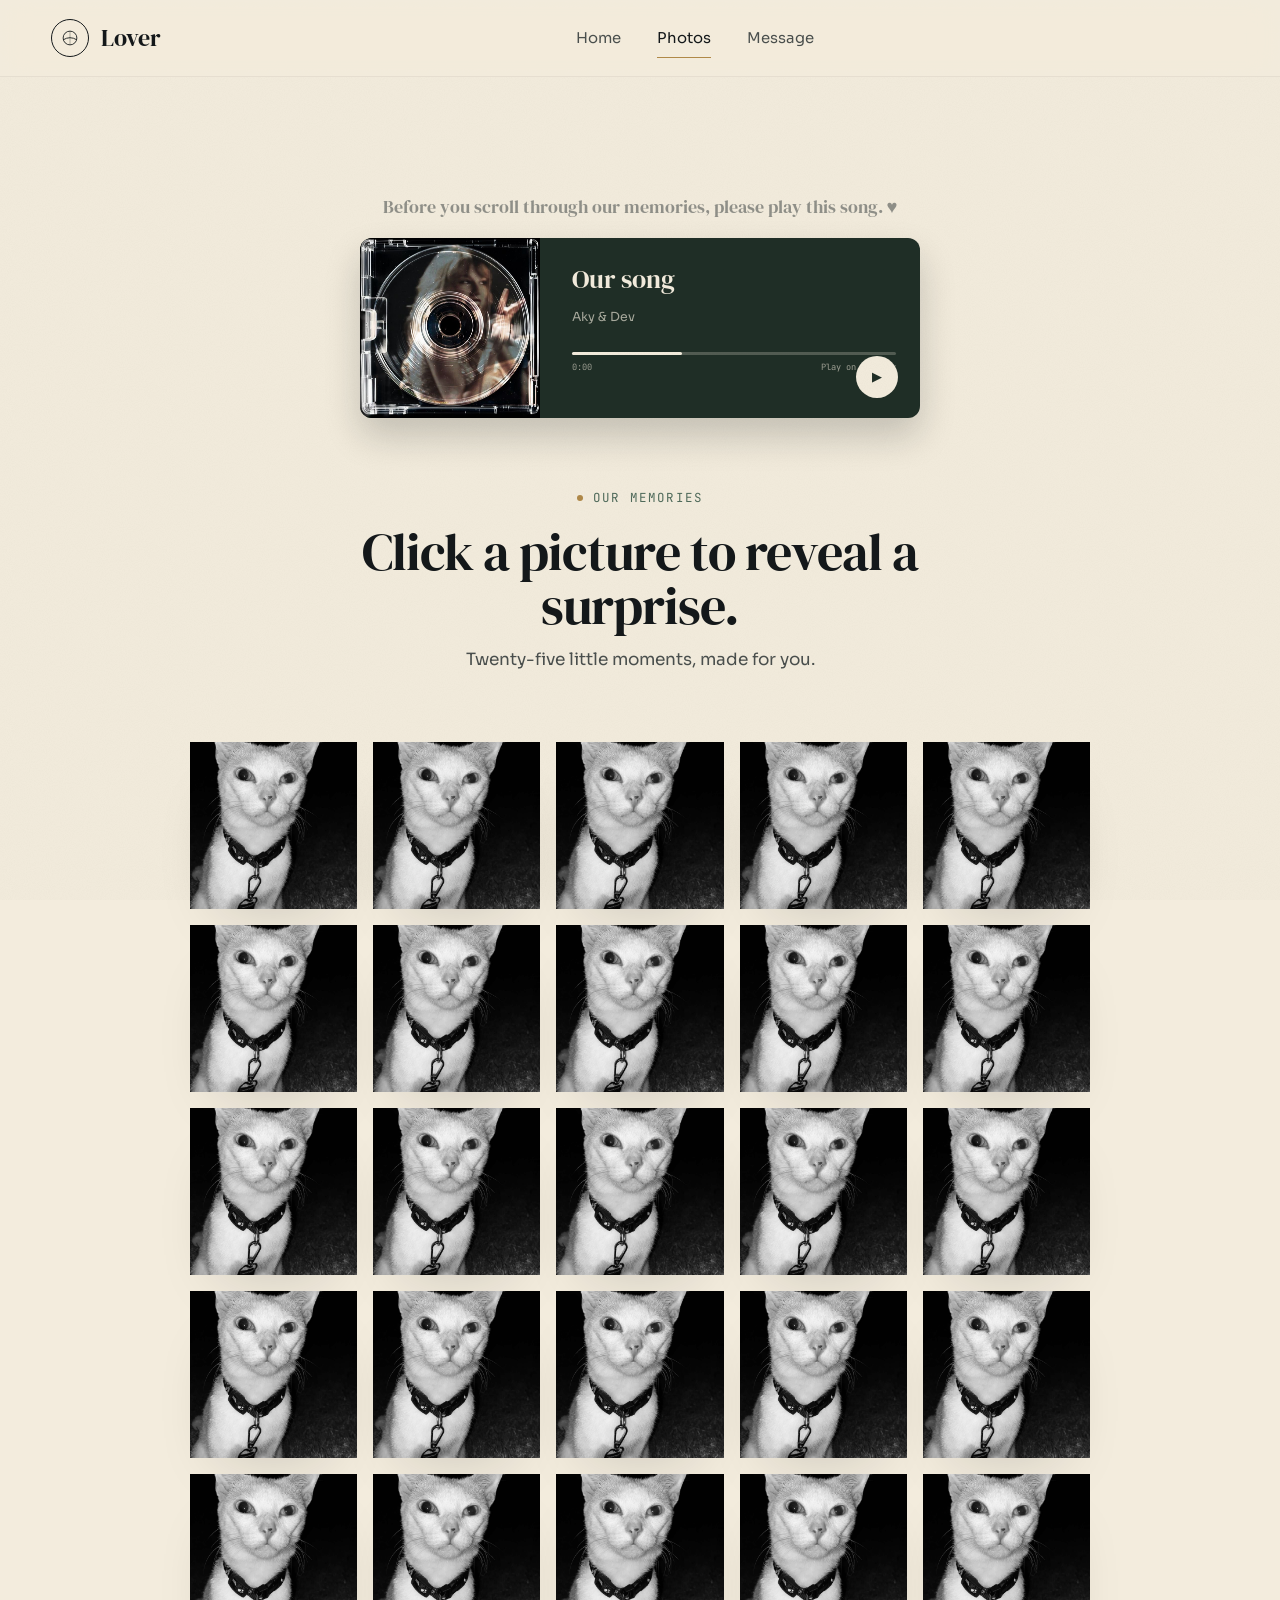
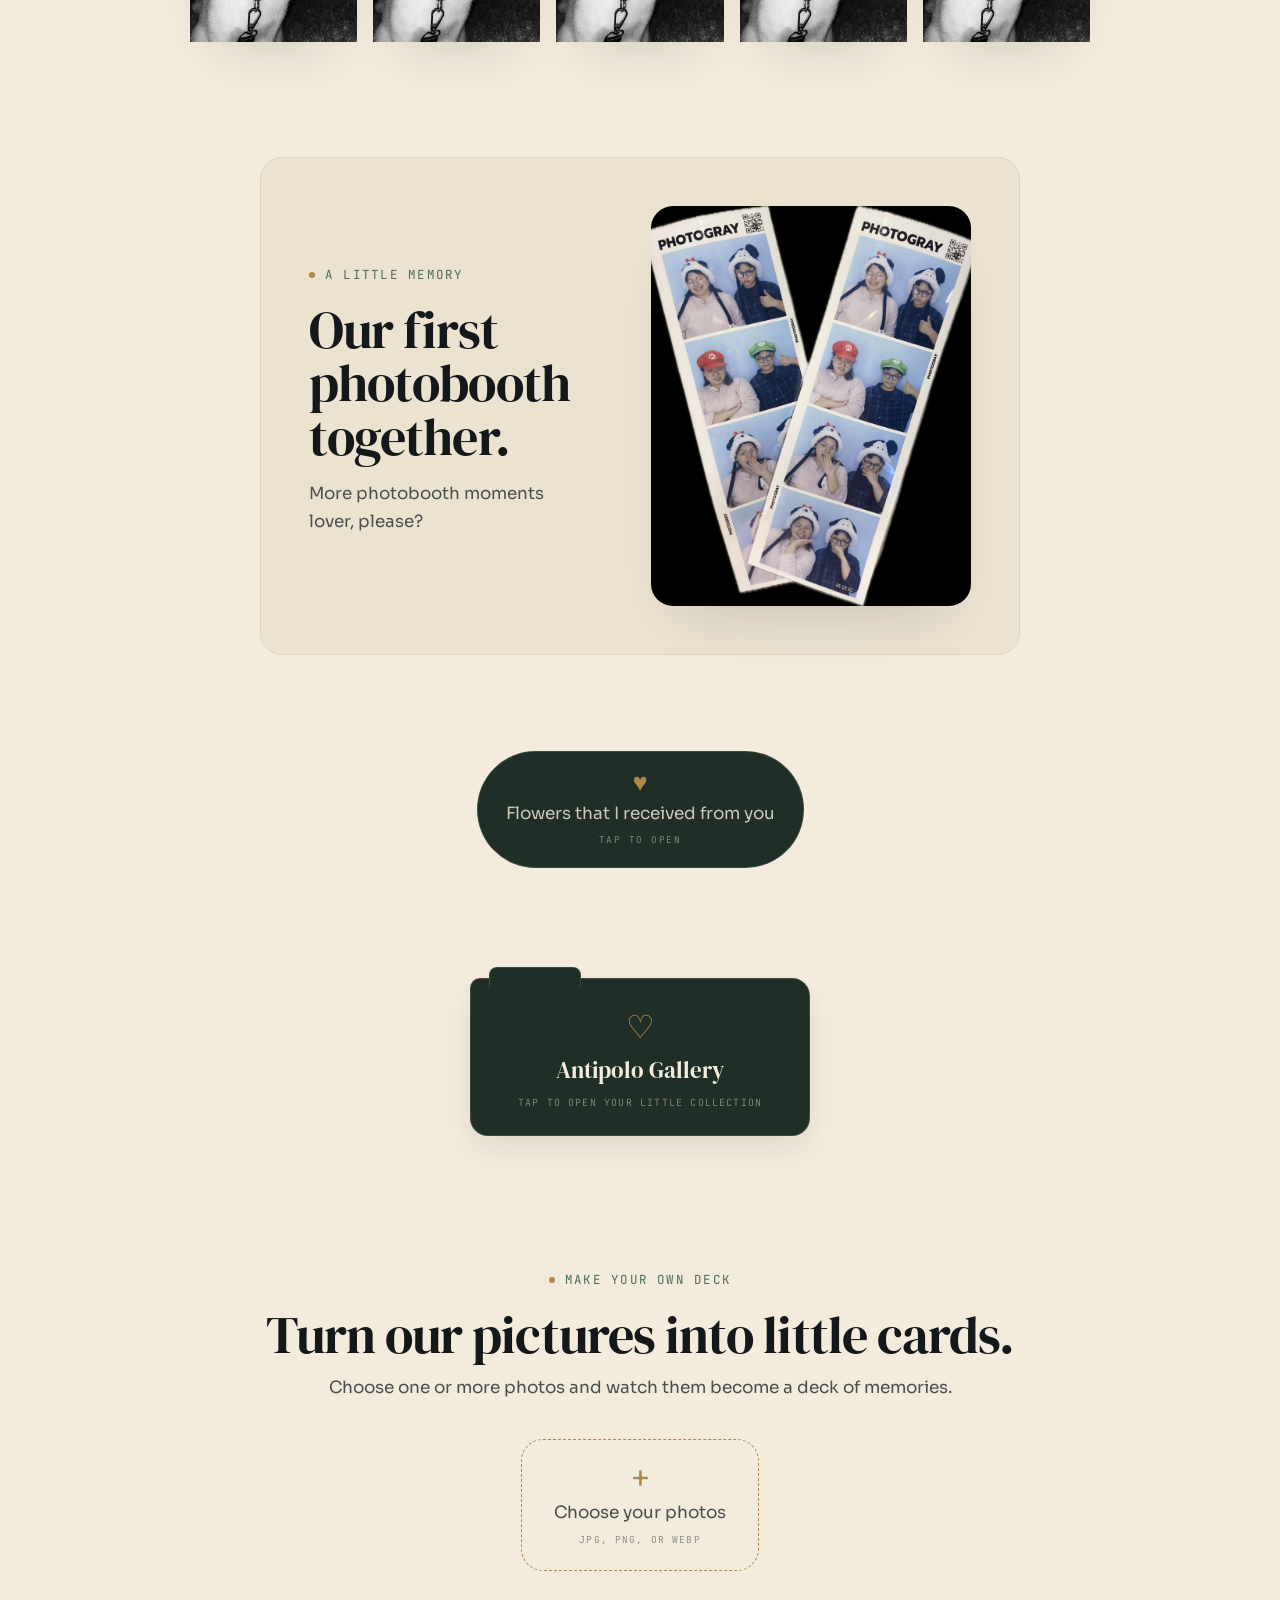
==== commit 5960cc1c: "Refine Lover message page navigation Co-authored-by: Copilot <223556219+Copilot@users.noreply.github" ====
--- a/our-little-nest.html
+++ b/our-little-nest.html
@@ -1,11 +1,11 @@
-﻿<!doctype html>
+<!doctype html>
 <html lang="en">
 <head>
   <meta charset="utf-8" />
   <meta name="viewport" content="width=device-width,initial-scale=1" />
   <meta name="theme-color" content="#1f2e26" />
-  <title>Rooms â€” Talasea</title>
-  <meta name="description" content="Twenty-four rooms across six categories at Talasea â€” a small boutique hotel by the Aegean. Cliff suites, garden cottages, library rooms." />
+  <title>Rooms â€” Lover</title>
+  <meta name="description" content="Twenty-four rooms across six categories at Lover â€” a small boutique hotel by the Aegean. Cliff suites, garden cottages, library rooms." />
   <link rel="preconnect" href="https://fonts.googleapis.com" />
   <link rel="preconnect" href="https://fonts.gstatic.com" crossorigin />
   <link rel="stylesheet" href="https://fonts.googleapis.com/css2?family=DM+Serif+Display:ital@0;1&family=JetBrains+Mono:wght@400;500&family=Sora:wght@300;400;500;600&display=swap" />
@@ -15,7 +15,7 @@
   <div class="grain" aria-hidden="true"></div>
 
   <header class="site-header">
-    <a class="brand" href="index.html" aria-label="Talasea home">
+    <a class="brand" href="index.html" aria-label="Lover home">
       <span class="brand-mark" aria-hidden="true">
         <svg viewBox="0 0 32 32" width="20" height="20" fill="none">
           <circle cx="16" cy="16" r="11" stroke="currentColor" stroke-width="1.4"/>
@@ -23,28 +23,22 @@
           <path d="M16 5 L16 27" stroke="currentColor" stroke-width="1" opacity="0.55"/>
         </svg>
       </span>
-      <span class="brand-name">Talasea</span>
+      <span class="brand-name">Lover</span>
     </a>
     <nav class="site-nav" aria-label="Main">
       <a href="index.html">Home</a>
       <a href="our-little-nest.html" class="is-active">Photos</a>
       <a href="our-love-story.html">Message</a>
-      <a href="love-note.html">Contact</a>
     </nav>
-    <div class="header-cta">
-      <a class="btn btn-ghost" href="index.html#location">Find us</a>
-      <a class="btn btn-solid" href="love-note.html">Reserve</a>
-    </div>
+
     <button class="menu-toggle" aria-label="Open menu" aria-expanded="false" aria-controls="mobileNav">
       <span></span><span></span><span></span>
     </button>
   </header>
   <nav id="mobileNav" class="site-mobile-nav" aria-label="Mobile">
-    <a href="index.html">Stay</a>
-    <a href="our-little-nest.html">Rooms</a>
-    <a href="our-love-story.html">Story</a>
-    <a href="love-note.html">Contact</a>
-    <a class="btn btn-solid btn-lg" href="love-note.html">Reserve a stay</a>
+    <a href="index.html">Home</a>
+    <a href="our-little-nest.html">Photos</a>
+    <a href="our-love-story.html">Message</a>
   </nav>
 
   <main>
@@ -52,7 +46,7 @@
       <div class="container">
         <p class="eyebrow"><span class="dot"></span>Twenty-four rooms Â· Six rooms per type Â· No two alike</p>
         <h1>Rooms.</h1>
-        <p class="lede">Talasea has six room categories spread across the main house, the garden, and the cliff. Every room faces the sea. None are identical. Each is named, not numbered.</p>
+        <p class="lede">Lover has six room categories spread across the main house, the garden, and the cliff. Every room faces the sea. None are identical. Each is named, not numbered.</p>
         <div class="meta-row">
           <span><strong>From</strong> â‚¬260</span>
           <span><strong>Min stay</strong> 2 nights Â· 4 in suites</span>
@@ -167,122 +161,9 @@
       </div>
     </section>
 
-    <section class="amenities" aria-labelledby="amenitiesTitle">
-      <div class="section-head" style="grid-template-columns: 1fr; max-width: var(--container); margin-inline: auto;">
-        <div>
-          <p class="eyebrow"><span class="dot"></span>The grounds</p>
-          <h2 id="amenitiesTitle">Things to do, in order of stillness.</h2>
-        </div>
-      </div>
-      <div class="amenities-grid">
-        <div class="amenity">
-          <svg width="32" height="32" viewBox="0 0 32 32" fill="none"><path d="M4 18 Q16 12 28 18 V24 H4 Z" stroke="currentColor" stroke-width="1.6"/><path d="M8 18 V12 H24 V18" stroke="currentColor" stroke-width="1.6" fill="none"/><circle cx="11" cy="14" r="1.5" fill="currentColor"/><circle cx="21" cy="14" r="1.5" fill="currentColor"/></svg>
-          <h3>Three saltwater pools</h3>
-          <p>Cut into the cliff, refilled by the sea twice daily, no chlorine, no bracelets, no schedule.</p>
-        </div>
-        <div class="amenity">
-          <svg width="32" height="32" viewBox="0 0 32 32" fill="none"><path d="M16 6 V26 M10 12 Q14 18 18 12 M14 22 Q18 28 22 22" stroke="currentColor" stroke-width="1.6" fill="none"/></svg>
-          <h3>The kitchen garden</h3>
-          <p>Two acres of vegetables, herbs, and a small vineyard. Walk it before lunch with the chef if you'd like.</p>
-        </div>
-        <div class="amenity">
-          <svg width="32" height="32" viewBox="0 0 32 32" fill="none"><circle cx="16" cy="16" r="11" stroke="currentColor" stroke-width="1.6"/><path d="M5 19 Q16 12 27 19" stroke="currentColor" stroke-width="1.6"/><path d="M16 5 V27" stroke="currentColor" stroke-width="1" opacity="0.6"/></svg>
-          <h3>Stargazer rooftop</h3>
-          <p>Open after dinner. Two lounge beds, a bottle, and a sky black enough to see the Milky Way without trying.</p>
-        </div>
-        <div class="amenity">
-          <svg width="32" height="32" viewBox="0 0 32 32" fill="none"><path d="M6 24 Q10 14 16 14 Q22 14 26 24" stroke="currentColor" stroke-width="1.6" fill="none"/><circle cx="16" cy="10" r="2.4" fill="currentColor"/></svg>
-          <h3>Massage by appointment</h3>
-          <p>Maria comes up from the village three days a week. Olive-oil massage in the cliff cabana.</p>
-        </div>
-      </div>
-    </section>
 
-    <section class="cta" aria-labelledby="ctaTitle">
-      <div class="cta-card reveal">
-        <div>
-          <p class="eyebrow" style="color: color-mix(in oklab, var(--cream) 65%, transparent);"><span class="dot"></span>Reserve</p>
-          <h2 id="ctaTitle">Quiet weeks, late summer, slow autumn.</h2>
-          <p>September and October are the longest, calmest months â€” warm sea, empty paths, fresh figs. We confirm by hand within forty-eight hours.</p>
-          <div class="cta-actions">
-            <a class="btn btn-brass btn-lg" href="love-note.html">Begin the inquiry</a>
-            <a class="btn btn-ghost btn-lg on-dark" href="our-love-story.html">Our story</a>
-          </div>
-        </div>
-        <div class="cta-meta">
-          <div class="row">
-            <span class="label">Open</span>
-            <span class="val">Apr 1 â€” Nov 8</span>
-          </div>
-          <div class="row">
-            <span class="label">From</span>
-            <span class="val">â‚¬280 / night</span>
-          </div>
-          <div class="row">
-            <span class="label">Reach us</span>
-            <span class="val">+30 22460 71080</span>
-          </div>
-          <div class="row" style="border-bottom: 0;">
-            <span class="label">Write</span>
-            <span class="val">stay@talasea.example</span>
-          </div>
-        </div>
-      </div>
-    </section>
-  </main>
 
-  <footer class="site-footer">
-    <div class="footer-grid">
-      <div class="footer-brand">
-        <a class="brand" href="index.html" aria-label="Talasea home">
-          <span class="brand-mark" aria-hidden="true">
-            <svg viewBox="0 0 32 32" width="20" height="20" fill="none">
-              <circle cx="16" cy="16" r="11" stroke="currentColor" stroke-width="1.4"/>
-              <path d="M5 19 Q16 12 27 19" stroke="currentColor" stroke-width="1.4" fill="none"/>
-              <path d="M16 5 L16 27" stroke="currentColor" stroke-width="1" opacity="0.55"/>
-            </svg>
-          </span>
-          <span class="brand-name">Talasea</span>
-        </a>
-        <p>A small hotel by the sea, run slowly, on purpose, by the same family for sixty&#8202;-&#8202;three years.</p>
-      </div>
-      <div class="footer-col">
-        <h4>The house</h4>
-        <ul>
-          <li><a href="our-little-nest.html">Rooms</a></li>
-          <li><a href="index.html#dining">Dining</a></li>
-          <li><a href="our-love-story.html">Our story</a></li>
-          <li><a href="index.html#location">The island</a></li>
-        </ul>
-      </div>
-      <div class="footer-col">
-        <h4>Stay</h4>
-        <ul>
-          <li><a href="love-note.html">Reserve</a></li>
-          <li><a href="love-note.html">Group bookings</a></li>
-          <li><a href="love-note.html">Weddings &amp; private hire</a></li>
-          <li><a href="#">Gift a stay</a></li>
-        </ul>
-      </div>
-      <div class="footer-col">
-        <h4>Reach us</h4>
-        <address>
-          <strong>Talasea House</strong><br/>
-          Ãyios PÃ©tros bay<br/>
-          Halki 851 10, Greece
-        </address>
-        <p style="margin-top: 14px; font-size: 0.95rem;">
-          <a href="tel:+302246071080">+30 22460 71080</a><br/>
-          <a href="mailto:stay@talasea.example">stay@talasea.example</a>
-        </p>
-      </div>
-    </div>
-    <div class="footer-bottom">
-      <span>Â© 1962 â€” 2026 Â· Talasea House</span>
-      <span><a href="#">Privacy</a> Â· <a href="#">Terms</a> Â· <a href="#">Press</a></span>
-      <span>Made slowly Â· By hand</span>
-    </div>
-  </footer>
+
   <script src="assets/js/main.js" defer></script>
 </body>
 </html>
--- a/assets/css/styles.css
+++ b/assets/css/styles.css
@@ -951,6 +951,107 @@
   color: var(--moss);
 }
 .page-head .meta-row strong { color: var(--ink); font-weight: 500; }
+
+.message-head {
+  padding-bottom: 48px;
+}
+.love-message {
+  padding: 24px 24px 140px;
+  background:
+    radial-gradient(circle at 15% 20%, color-mix(in oklab, var(--brass) 16%, transparent), transparent 28%),
+    var(--cream);
+}
+.love-message-card {
+  position: relative;
+  max-width: 760px;
+  margin: 0 auto;
+  padding: clamp(42px, 7vw, 82px) clamp(28px, 8vw, 96px);
+  overflow: hidden;
+  border: 1px solid color-mix(in oklab, var(--brass) 45%, transparent);
+  border-radius: 4px;
+  background: color-mix(in oklab, var(--cream) 88%, white);
+  box-shadow: 0 24px 70px color-mix(in oklab, var(--forest) 15%, transparent);
+  text-align: center;
+  transform: translateY(28px) rotate(-1deg);
+  transition: opacity 0.8s var(--ease-out), transform 0.8s var(--ease-out);
+}
+.love-message-card.in {
+  transform: translateY(0) rotate(0);
+}
+.love-message-card::before,
+.love-message-card::after {
+  position: absolute;
+  width: 90px;
+  height: 90px;
+  border: 1px solid color-mix(in oklab, var(--brass) 35%, transparent);
+  content: "";
+}
+.love-message-card::before {
+  top: 18px;
+  left: 18px;
+  border-right: 0;
+  border-bottom: 0;
+}
+.love-message-card::after {
+  right: 18px;
+  bottom: 18px;
+  border-top: 0;
+  border-left: 0;
+}
+.love-message-heart {
+  display: block;
+  margin-bottom: 20px;
+  color: var(--brass);
+  font-size: 2rem;
+  animation: message-heartbeat 1.8s ease-in-out infinite;
+}
+.love-message-card h2 {
+  max-width: 14ch;
+  margin: 12px 0 30px;
+  text-align: center;
+  font-family: var(--display);
+  font-size: clamp(2.4rem, 5vw, 4.5rem);
+  font-weight: 400;
+  line-height: 0.98;
+}
+.love-message-copy {
+  max-width: 58ch;
+  margin: 0 auto;
+  color: var(--ink-soft);
+  font-size: 1.08rem;
+  line-height: 1.85;
+  text-align: center;
+}
+.love-message-copy p {
+  margin: 0 0 20px;
+}
+.love-message-copy p:first-child {
+  color: var(--ink);
+  font-family: var(--display);
+  font-size: 1.6rem;
+}
+.love-message-copy em {
+  color: var(--forest);
+  font-family: var(--display);
+  font-size: 1.2em;
+}
+.love-message-signoff {
+  margin-top: 38px !important;
+  color: var(--forest);
+  font-family: var(--display);
+  font-size: 1.35rem;
+  line-height: 1.4;
+}
+@keyframes message-heartbeat {
+  0%, 100% { transform: scale(1); }
+  12% { transform: scale(1.16); }
+  24% { transform: scale(1); }
+}
+@media (prefers-reduced-motion: reduce) {
+  .love-message-heart {
+    animation: none;
+  }
+}
 
 /* ───── rooms catalog (our-little-nest.html) ───── */
 .catalog {
@@ -1733,7 +1834,7 @@
 .value-card h3 { font-size: 1.6rem; margin-bottom: 14px; line-height: 1.15; }
 .value-card p { font-size: 1rem; line-height: 1.65; }
 
-/* ───── contact page (love-note.html) ───── */
+/* ───── inquiry form styles ───── */
 .contact {
   padding: var(--pad-section) var(--pad-x);
 }
